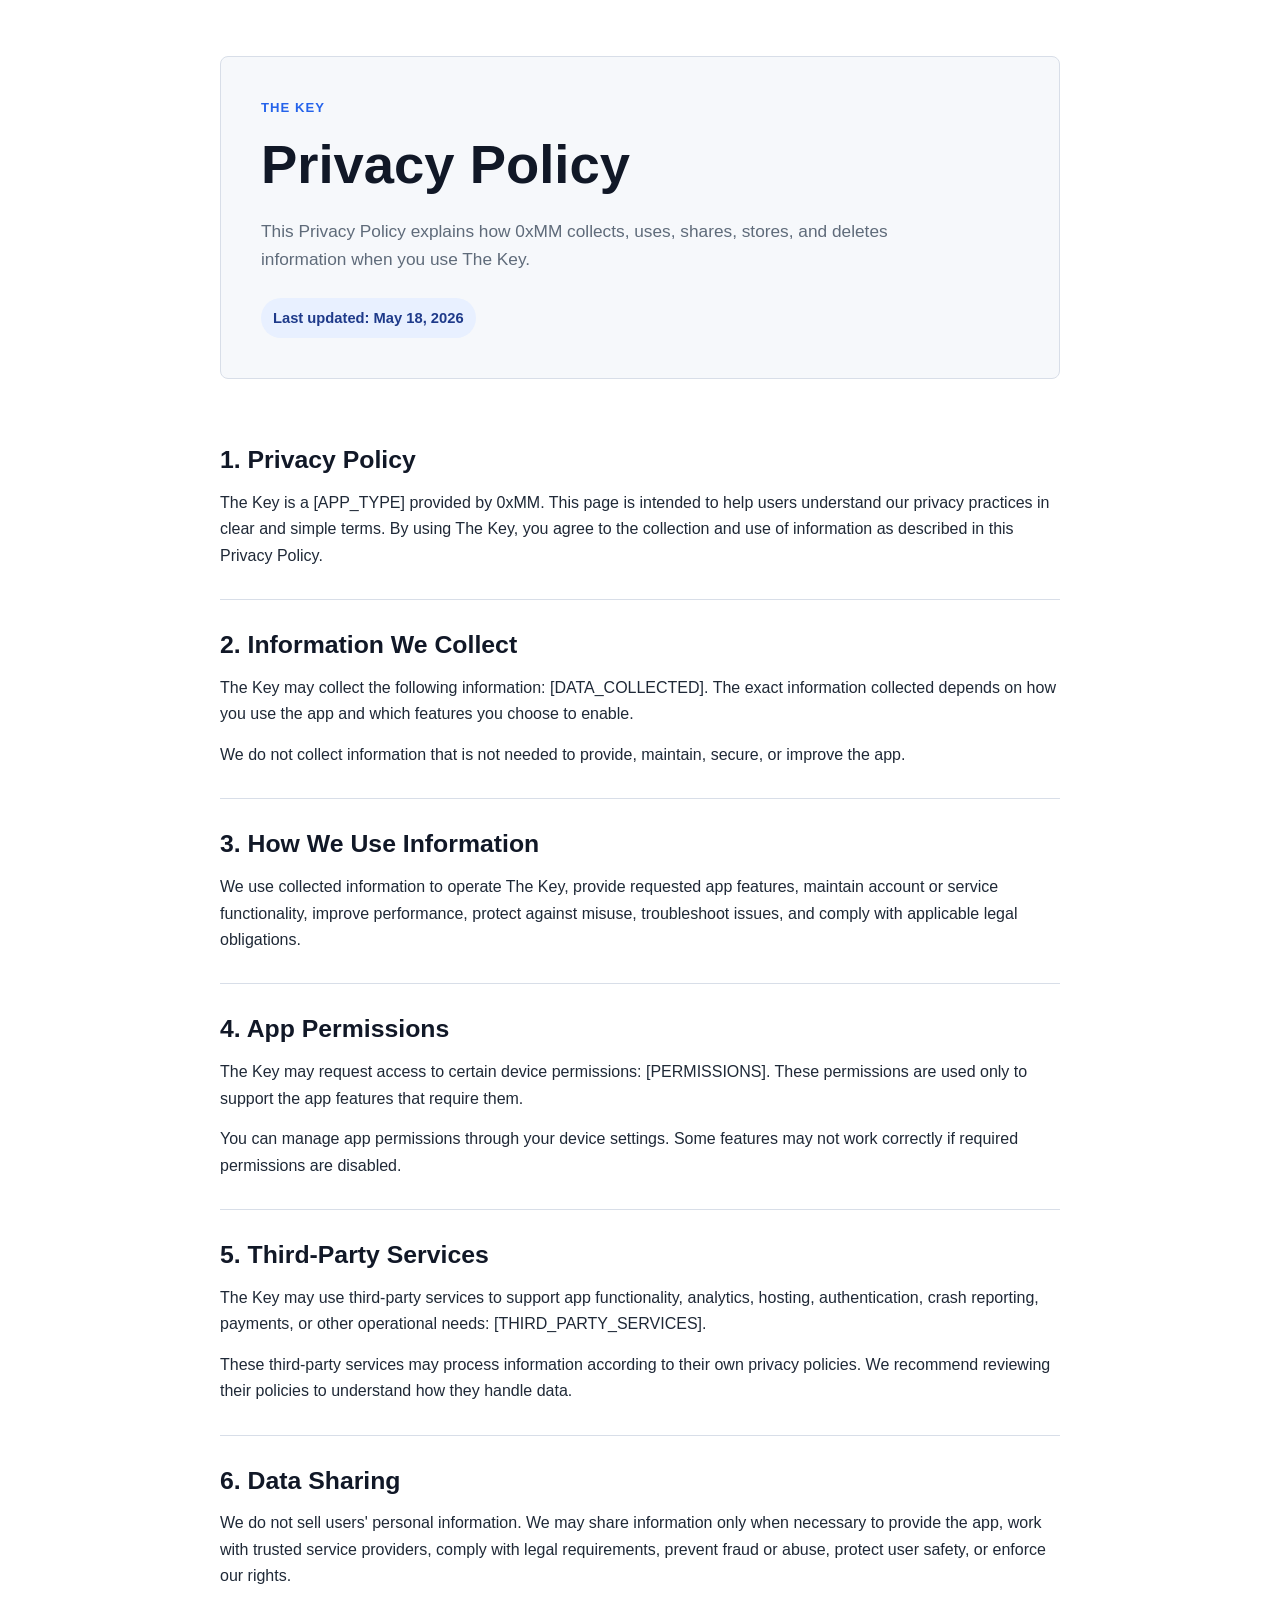
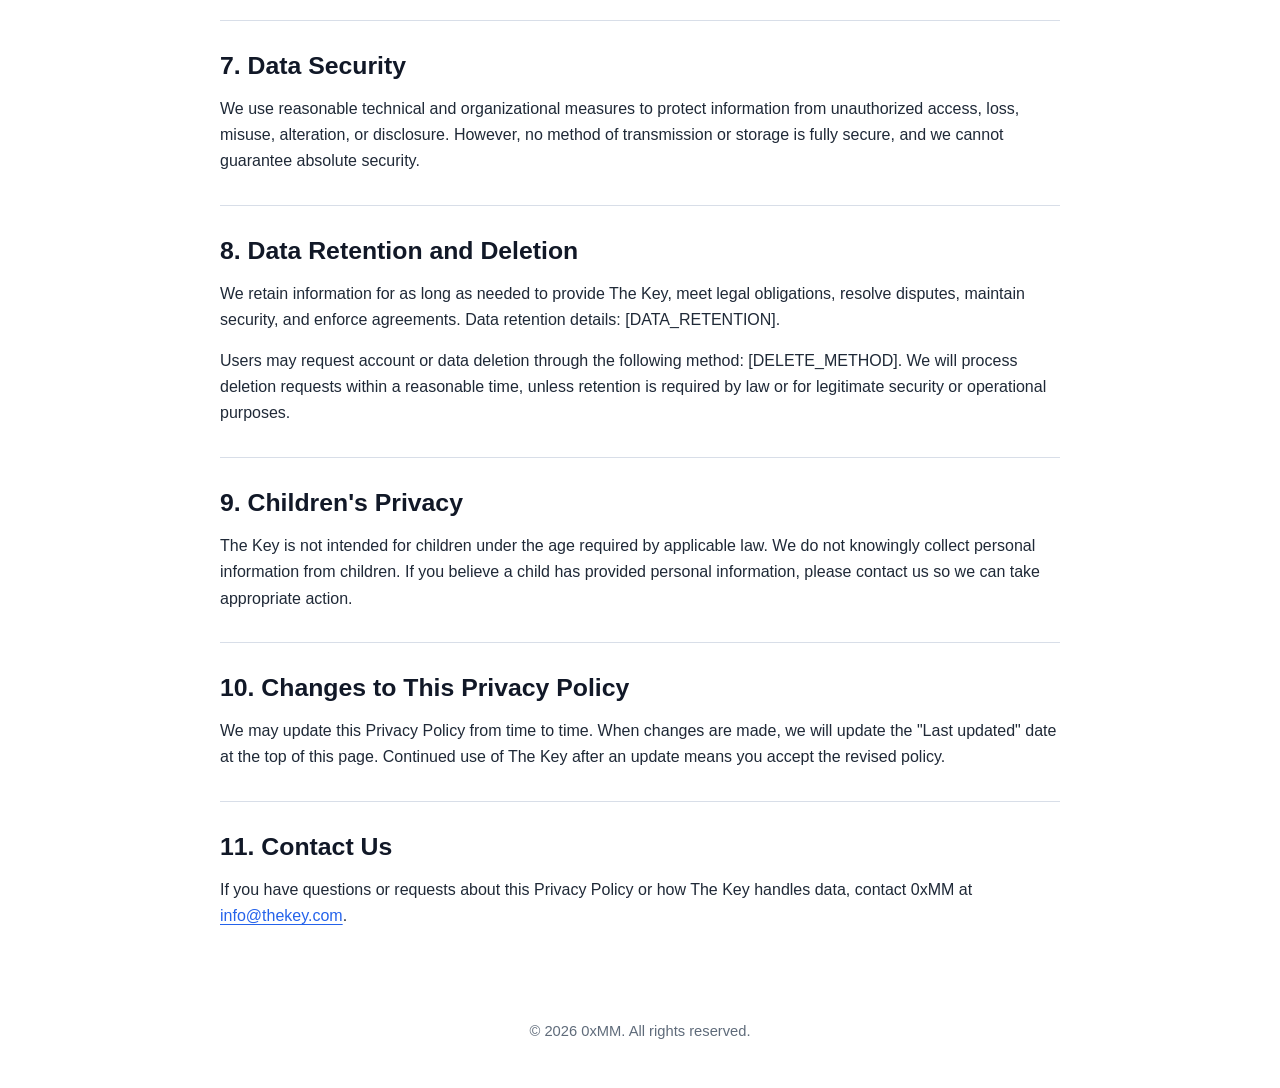
==== index.html @ d067a385 "Initial Commit" ====
<!DOCTYPE html>
<html lang="en">
  <head>
    <meta charset="UTF-8">
    <meta name="viewport" content="width=device-width, initial-scale=1.0">
    <meta
      name="description"
      content="Privacy Policy for The Key by 0xMM."
    >
    <title>Privacy Policy - The Key</title>
    <link rel="stylesheet" href="style.css">
  </head>
  <body>
    <main class="page">
      <article class="policy">
        <header class="policy-header">
          <p class="eyebrow">The Key</p>
          <h1>Privacy Policy</h1>
          <p class="lead">
            This Privacy Policy explains how 0xMM collects, uses, shares,
            stores, and deletes information when you use The Key.
          </p>
          <p class="updated">Last updated: May 18, 2026</p>
        </header>

        <section>
          <h2>1. Privacy Policy</h2>
          <p>
            The Key is a [APP_TYPE] provided by 0xMM. This page is intended to
            help users understand our privacy practices in clear and simple
            terms. By using The Key, you agree to the collection and use of
            information as described in this Privacy Policy.
          </p>
        </section>

        <section>
          <h2>2. Information We Collect</h2>
          <p>
            The Key may collect the following information:
            [DATA_COLLECTED]. The exact information collected depends on how
            you use the app and which features you choose to enable.
          </p>
          <p>
            We do not collect information that is not needed to provide,
            maintain, secure, or improve the app.
          </p>
        </section>

        <section>
          <h2>3. How We Use Information</h2>
          <p>
            We use collected information to operate The Key, provide requested
            app features, maintain account or service functionality, improve
            performance, protect against misuse, troubleshoot issues, and comply
            with applicable legal obligations.
          </p>
        </section>

        <section>
          <h2>4. App Permissions</h2>
          <p>
            The Key may request access to certain device permissions:
            [PERMISSIONS]. These permissions are used only to support the app
            features that require them.
          </p>
          <p>
            You can manage app permissions through your device settings. Some
            features may not work correctly if required permissions are disabled.
          </p>
        </section>

        <section>
          <h2>5. Third-Party Services</h2>
          <p>
            The Key may use third-party services to support app functionality,
            analytics, hosting, authentication, crash reporting, payments, or
            other operational needs: [THIRD_PARTY_SERVICES].
          </p>
          <p>
            These third-party services may process information according to
            their own privacy policies. We recommend reviewing their policies to
            understand how they handle data.
          </p>
        </section>

        <section>
          <h2>6. Data Sharing</h2>
          <p>
            We do not sell users' personal information. We may share information
            only when necessary to provide the app, work with trusted service
            providers, comply with legal requirements, prevent fraud or abuse,
            protect user safety, or enforce our rights.
          </p>
        </section>

        <section>
          <h2>7. Data Security</h2>
          <p>
            We use reasonable technical and organizational measures to protect
            information from unauthorized access, loss, misuse, alteration, or
            disclosure. However, no method of transmission or storage is fully
            secure, and we cannot guarantee absolute security.
          </p>
        </section>

        <section>
          <h2>8. Data Retention and Deletion</h2>
          <p>
            We retain information for as long as needed to provide The Key,
            meet legal obligations, resolve disputes, maintain security, and
            enforce agreements. Data retention details: [DATA_RETENTION].
          </p>
          <p>
            Users may request account or data deletion through the following
            method: [DELETE_METHOD]. We will process deletion requests within a
            reasonable time, unless retention is required by law or for
            legitimate security or operational purposes.
          </p>
        </section>

        <section>
          <h2>9. Children's Privacy</h2>
          <p>
            The Key is not intended for children under the age required by
            applicable law. We do not knowingly collect personal information
            from children. If you believe a child has provided personal
            information, please contact us so we can take appropriate action.
          </p>
        </section>

        <section>
          <h2>10. Changes to This Privacy Policy</h2>
          <p>
            We may update this Privacy Policy from time to time. When changes
            are made, we will update the "Last updated" date at the top of this
            page. Continued use of The Key after an update means you accept the
            revised policy.
          </p>
        </section>

        <section>
          <h2>11. Contact Us</h2>
          <p>
            If you have questions or requests about this Privacy Policy or how
            The Key handles data, contact 0xMM at
            <a href="mailto:info@thekey.com">info@thekey.com</a>.
          </p>
        </section>
      </article>
    </main>

    <footer class="site-footer">
      <p>&copy; 2026 0xMM. All rights reserved.</p>
    </footer>
  </body>
</html>
---- style.css ----
:root {
  color-scheme: light;
  --background: #ffffff;
  --surface: #f6f8fb;
  --text: #1f2937;
  --muted: #5f6b7a;
  --heading: #111827;
  --border: #d8dee8;
  --accent: #2563eb;
  --accent-soft: #e8f0ff;
}

* {
  box-sizing: border-box;
}

html {
  font-size: 16px;
}

body {
  margin: 0;
  background: var(--background);
  color: var(--text);
  font-family: Arial, Helvetica, sans-serif;
  line-height: 1.65;
}

a {
  color: var(--accent);
  text-decoration-thickness: 0.08em;
  text-underline-offset: 0.18em;
}

.page {
  width: 100%;
  padding: 56px 20px 32px;
}

.policy {
  width: min(100%, 840px);
  margin: 0 auto;
}

.policy-header {
  padding: 40px;
  margin-bottom: 36px;
  background: var(--surface);
  border: 1px solid var(--border);
  border-radius: 8px;
}

.eyebrow {
  margin: 0 0 12px;
  color: var(--accent);
  font-size: 0.82rem;
  font-weight: 700;
  letter-spacing: 0.08em;
  text-transform: uppercase;
}

h1,
h2 {
  color: var(--heading);
  line-height: 1.25;
}

h1 {
  margin: 0;
  font-size: clamp(2rem, 6vw, 3.4rem);
  font-weight: 800;
}

h2 {
  margin: 0 0 14px;
  font-size: clamp(1.2rem, 3vw, 1.55rem);
  font-weight: 750;
}

p {
  margin: 0;
}

p + p {
  margin-top: 14px;
}

.lead {
  max-width: 680px;
  margin-top: 18px;
  color: var(--muted);
  font-size: 1.08rem;
}

.updated {
  display: inline-block;
  margin-top: 24px;
  padding: 8px 12px;
  color: #1e3a8a;
  background: var(--accent-soft);
  border-radius: 999px;
  font-size: 0.92rem;
  font-weight: 700;
}

section {
  padding: 30px 0;
  border-top: 1px solid var(--border);
}

section:first-of-type {
  border-top: 0;
}

.site-footer {
  width: min(100%, 840px);
  margin: 0 auto;
  padding: 28px 20px 44px;
  color: var(--muted);
  font-size: 0.92rem;
  text-align: center;
}

@media (max-width: 640px) {
  body {
    line-height: 1.6;
  }

  .page {
    padding: 24px 16px 16px;
  }

  .policy-header {
    padding: 24px;
    margin-bottom: 22px;
  }

  .lead {
    font-size: 1rem;
  }

  .updated {
    display: block;
    width: fit-content;
    max-width: 100%;
  }

  section {
    padding: 24px 0;
  }

  .site-footer {
    padding-bottom: 32px;
  }
}
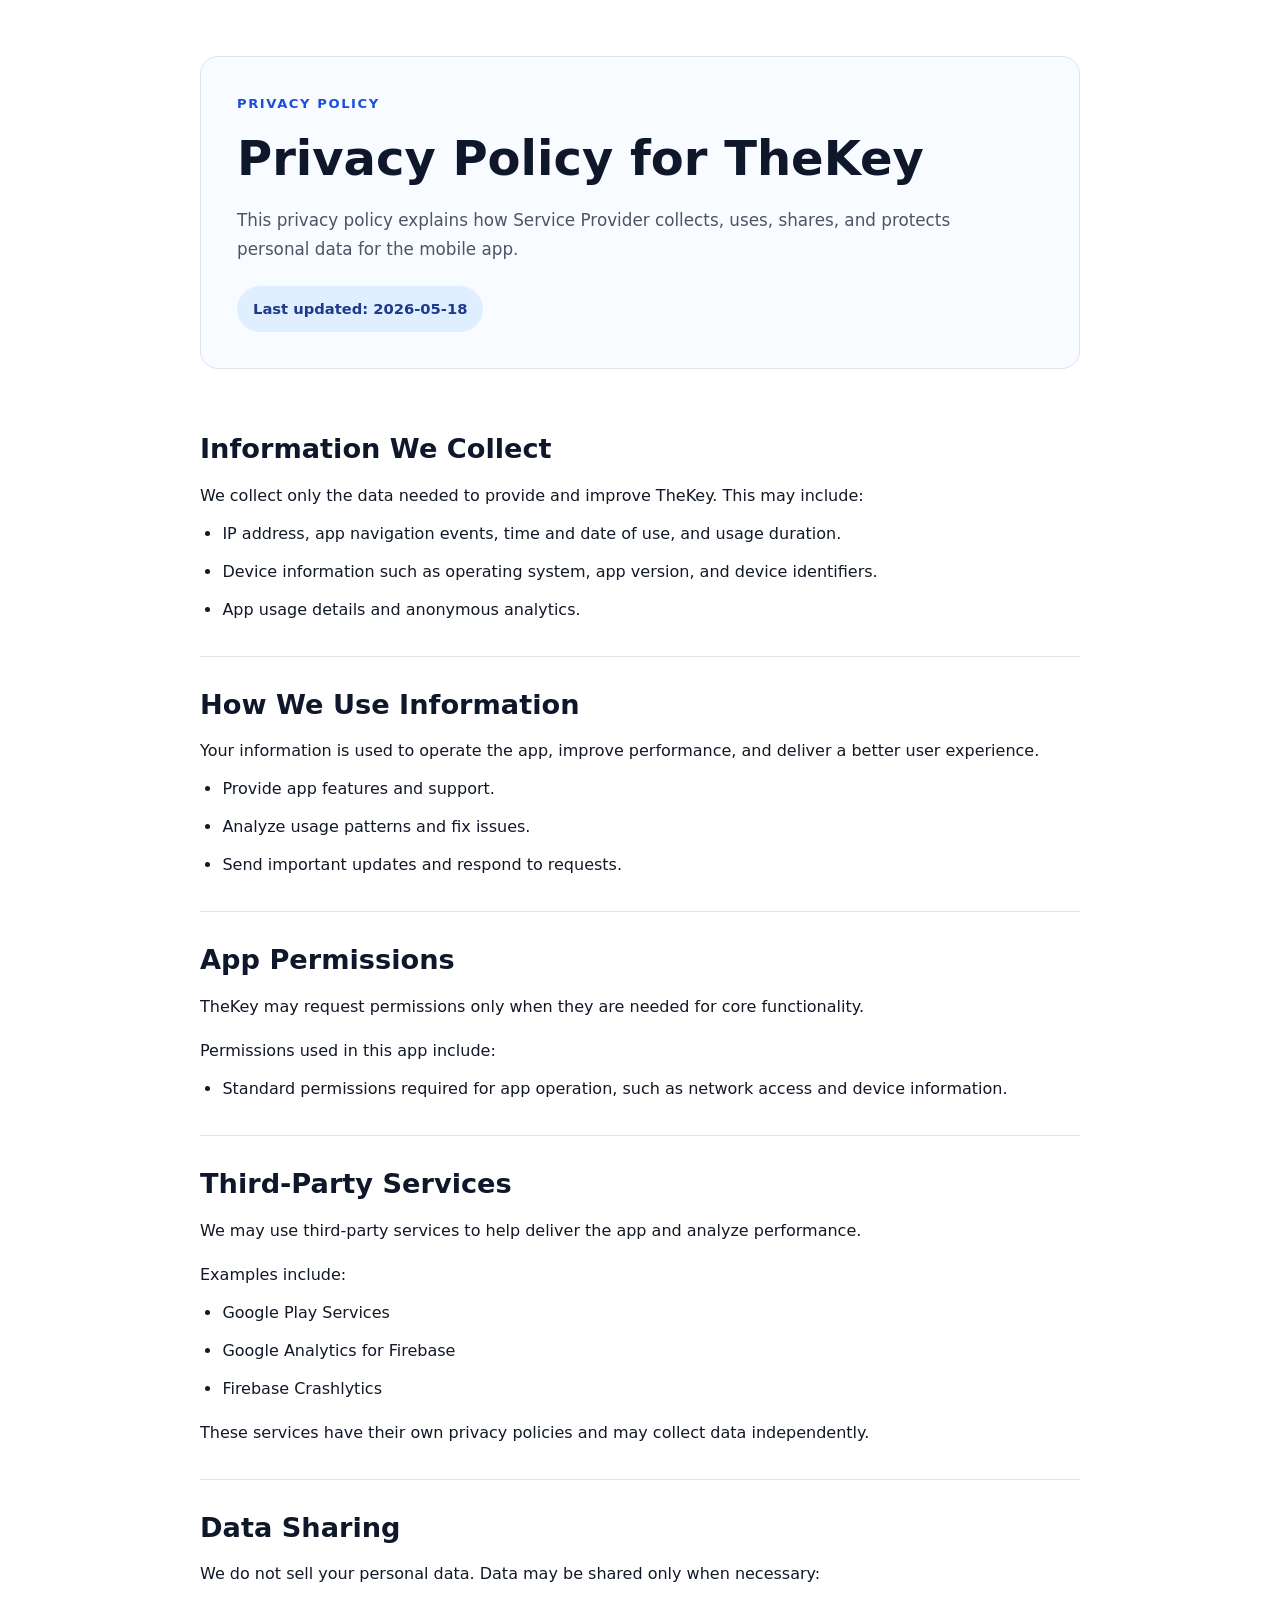
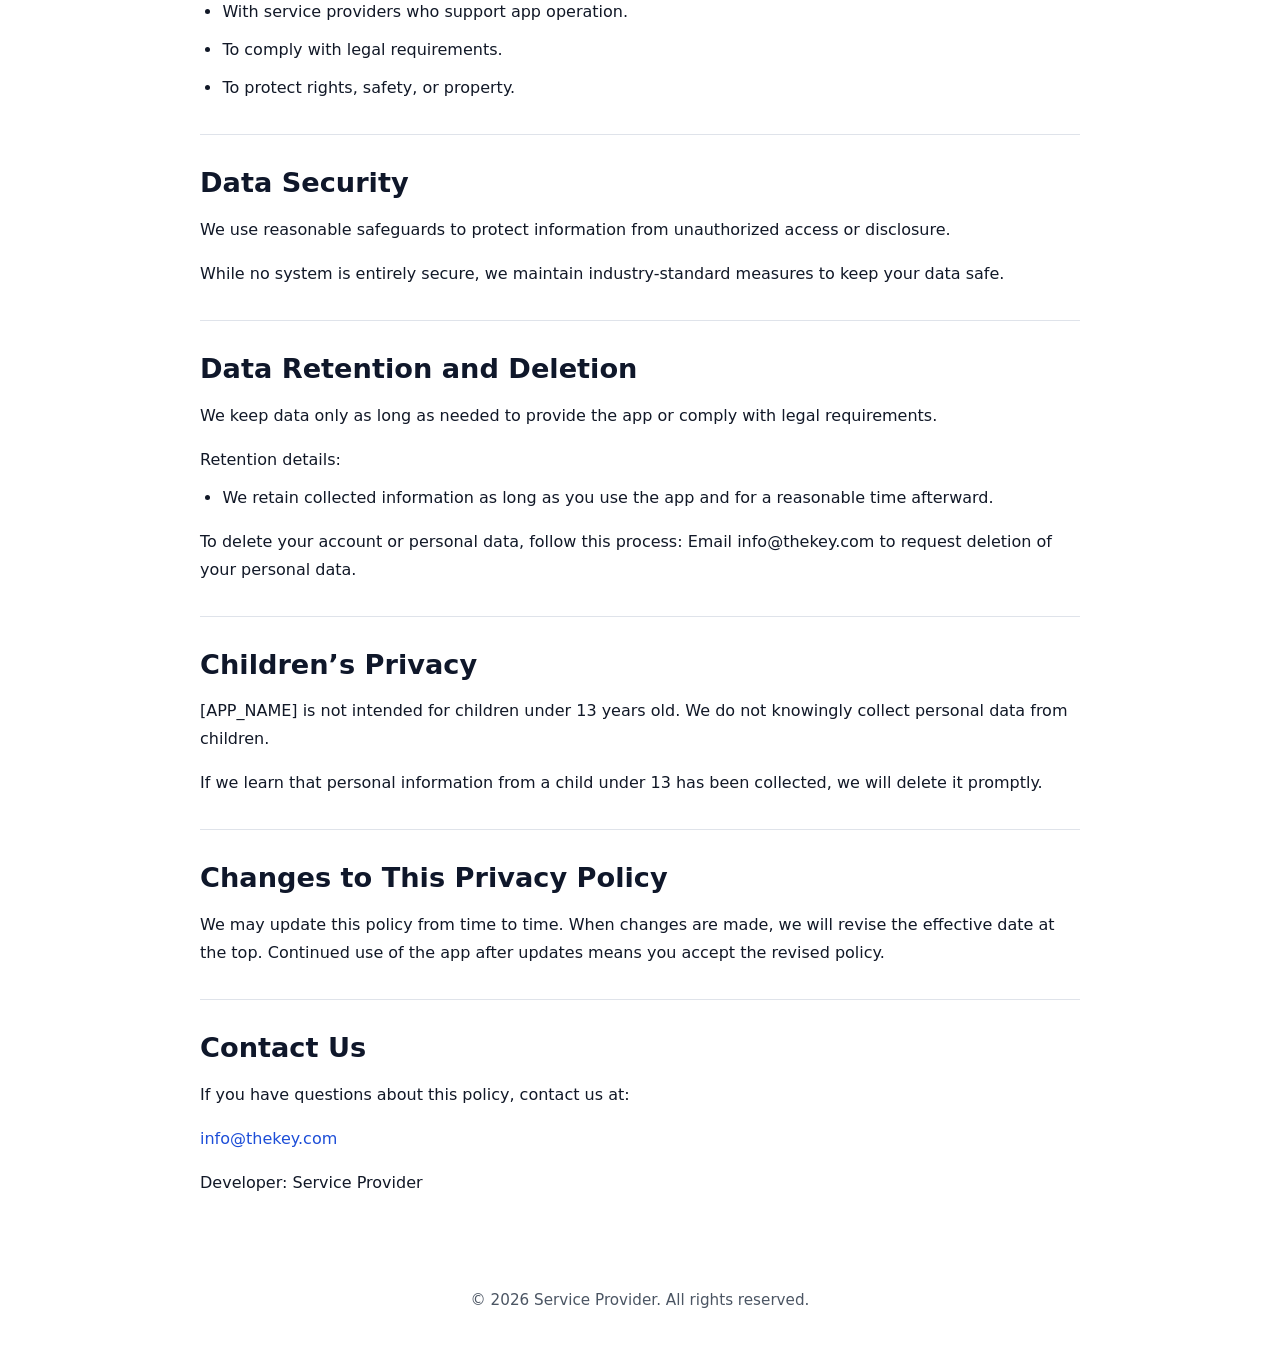
==== commit a07603f0: "rebuild" ====
--- a/index.html
+++ b/index.html
@@ -1,156 +1,119 @@
 <!DOCTYPE html>
 <html lang="en">
-  <head>
-    <meta charset="UTF-8">
-    <meta name="viewport" content="width=device-width, initial-scale=1.0">
-    <meta
-      name="description"
-      content="Privacy Policy for The Key by 0xMM."
-    >
-    <title>Privacy Policy - The Key</title>
-    <link rel="stylesheet" href="style.css">
-  </head>
-  <body>
-    <main class="page">
-      <article class="policy">
-        <header class="policy-header">
-          <p class="eyebrow">The Key</p>
-          <h1>Privacy Policy</h1>
-          <p class="lead">
-            This Privacy Policy explains how 0xMM collects, uses, shares,
-            stores, and deletes information when you use The Key.
-          </p>
-          <p class="updated">Last updated: May 18, 2026</p>
-        </header>
 
-        <section>
-          <h2>1. Privacy Policy</h2>
-          <p>
-            The Key is a [APP_TYPE] provided by 0xMM. This page is intended to
-            help users understand our privacy practices in clear and simple
-            terms. By using The Key, you agree to the collection and use of
-            information as described in this Privacy Policy.
-          </p>
-        </section>
+<head>
+  <meta charset="UTF-8">
+  <meta name="viewport" content="width=device-width, initial-scale=1.0">
+  <title>Privacy Policy</title>
+  <link rel="stylesheet" href="style.css">
+</head>
 
-        <section>
-          <h2>2. Information We Collect</h2>
-          <p>
-            The Key may collect the following information:
-            [DATA_COLLECTED]. The exact information collected depends on how
-            you use the app and which features you choose to enable.
-          </p>
-          <p>
-            We do not collect information that is not needed to provide,
-            maintain, secure, or improve the app.
-          </p>
-        </section>
+<body>
+  <main class="page">
+    <article class="policy">
+      <header class="policy-header">
+        <p class="eyebrow">Privacy Policy</p>
+        <h1>Privacy Policy for TheKey</h1>
+        <p class="lead">This privacy policy explains how Service Provider collects, uses, shares, and protects personal
+          data for the mobile app.</p>
+        <p class="updated">Last updated: 2026-05-18</p>
+      </header>
 
-        <section>
-          <h2>3. How We Use Information</h2>
-          <p>
-            We use collected information to operate The Key, provide requested
-            app features, maintain account or service functionality, improve
-            performance, protect against misuse, troubleshoot issues, and comply
-            with applicable legal obligations.
-          </p>
-        </section>
+      <section>
+        <h2>Information We Collect</h2>
+        <p>We collect only the data needed to provide and improve TheKey. This may include:</p>
+        <ul>
+          <li>IP address, app navigation events, time and date of use, and usage duration.</li>
+          <li>Device information such as operating system, app version, and device identifiers.</li>
+          <li>App usage details and anonymous analytics.</li>
+        </ul>
+      </section>
 
-        <section>
-          <h2>4. App Permissions</h2>
-          <p>
-            The Key may request access to certain device permissions:
-            [PERMISSIONS]. These permissions are used only to support the app
-            features that require them.
-          </p>
-          <p>
-            You can manage app permissions through your device settings. Some
-            features may not work correctly if required permissions are disabled.
-          </p>
-        </section>
+      <section>
+        <h2>How We Use Information</h2>
+        <p>Your information is used to operate the app, improve performance, and deliver a better user experience.</p>
+        <ul>
+          <li>Provide app features and support.</li>
+          <li>Analyze usage patterns and fix issues.</li>
+          <li>Send important updates and respond to requests.</li>
+        </ul>
+      </section>
 
-        <section>
-          <h2>5. Third-Party Services</h2>
-          <p>
-            The Key may use third-party services to support app functionality,
-            analytics, hosting, authentication, crash reporting, payments, or
-            other operational needs: [THIRD_PARTY_SERVICES].
-          </p>
-          <p>
-            These third-party services may process information according to
-            their own privacy policies. We recommend reviewing their policies to
-            understand how they handle data.
-          </p>
-        </section>
+      <section>
+        <h2>App Permissions</h2>
+        <p>TheKey may request permissions only when they are needed for core functionality.</p>
+        <p>Permissions used in this app include:</p>
+        <ul>
+          <li>Standard permissions required for app operation, such as network access and device information.</li>
+        </ul>
+      </section>
 
-        <section>
-          <h2>6. Data Sharing</h2>
-          <p>
-            We do not sell users' personal information. We may share information
-            only when necessary to provide the app, work with trusted service
-            providers, comply with legal requirements, prevent fraud or abuse,
-            protect user safety, or enforce our rights.
-          </p>
-        </section>
+      <section>
+        <h2>Third-Party Services</h2>
+        <p>We may use third-party services to help deliver the app and analyze performance.</p>
+        <p>Examples include:</p>
+        <ul>
+          <li>Google Play Services</li>
+          <li>Google Analytics for Firebase</li>
+          <li>Firebase Crashlytics</li>
+        </ul>
+        <p>These services have their own privacy policies and may collect data independently.</p>
+      </section>
 
-        <section>
-          <h2>7. Data Security</h2>
-          <p>
-            We use reasonable technical and organizational measures to protect
-            information from unauthorized access, loss, misuse, alteration, or
-            disclosure. However, no method of transmission or storage is fully
-            secure, and we cannot guarantee absolute security.
-          </p>
-        </section>
+      <section>
+        <h2>Data Sharing</h2>
+        <p>We do not sell your personal data. Data may be shared only when necessary:</p>
+        <ul>
+          <li>With service providers who support app operation.</li>
+          <li>To comply with legal requirements.</li>
+          <li>To protect rights, safety, or property.</li>
+        </ul>
+      </section>
 
-        <section>
-          <h2>8. Data Retention and Deletion</h2>
-          <p>
-            We retain information for as long as needed to provide The Key,
-            meet legal obligations, resolve disputes, maintain security, and
-            enforce agreements. Data retention details: [DATA_RETENTION].
-          </p>
-          <p>
-            Users may request account or data deletion through the following
-            method: [DELETE_METHOD]. We will process deletion requests within a
-            reasonable time, unless retention is required by law or for
-            legitimate security or operational purposes.
-          </p>
-        </section>
+      <section>
+        <h2>Data Security</h2>
+        <p>We use reasonable safeguards to protect information from unauthorized access or disclosure.</p>
+        <p>While no system is entirely secure, we maintain industry-standard measures to keep your data safe.</p>
+      </section>
 
-        <section>
-          <h2>9. Children's Privacy</h2>
-          <p>
-            The Key is not intended for children under the age required by
-            applicable law. We do not knowingly collect personal information
-            from children. If you believe a child has provided personal
-            information, please contact us so we can take appropriate action.
-          </p>
-        </section>
+      <section>
+        <h2>Data Retention and Deletion</h2>
+        <p>We keep data only as long as needed to provide the app or comply with legal requirements.</p>
+        <p>Retention details:</p>
+        <ul>
+          <li>We retain collected information as long as you use the app and for a reasonable time afterward.</li>
+        </ul>
+        <p>To delete your account or personal data, follow this process: Email info@thekey.com to request deletion of
+          your personal data.</p>
+      </section>
 
-        <section>
-          <h2>10. Changes to This Privacy Policy</h2>
-          <p>
-            We may update this Privacy Policy from time to time. When changes
-            are made, we will update the "Last updated" date at the top of this
-            page. Continued use of The Key after an update means you accept the
-            revised policy.
-          </p>
-        </section>
+      <section>
+        <h2>Children’s Privacy</h2>
+        <p>[APP_NAME] is not intended for children under 13 years old. We do not knowingly collect personal data from
+          children.</p>
+        <p>If we learn that personal information from a child under 13 has been collected, we will delete it promptly.
+        </p>
+      </section>
 
-        <section>
-          <h2>11. Contact Us</h2>
-          <p>
-            If you have questions or requests about this Privacy Policy or how
-            The Key handles data, contact 0xMM at
-            <a href="mailto:info@thekey.com">info@thekey.com</a>.
-          </p>
-        </section>
-      </article>
-    </main>
+      <section>
+        <h2>Changes to This Privacy Policy</h2>
+        <p>We may update this policy from time to time. When changes are made, we will revise the effective date at the
+          top.
+          Continued use of the app after updates means you accept the revised policy.</p>
+      </section>
 
-    <footer class="site-footer">
-      <p>&copy; 2026 0xMM. All rights reserved.</p>
-    </footer>
-  </body>
-</html>
+      <section>
+        <h2>Contact Us</h2>
+        <p>If you have questions about this policy, contact us at:</p>
+        <p><a href="mailto:info@thekey.com">info@thekey.com</a></p>
+        <p>Developer: Service Provider</p>
+      </section>
+    </article>
+  </main>
+
+  <footer class="site-footer">
+    <p>© 2026 Service Provider. All rights reserved.</p>
+  </footer>
+</body>
+
+</html>
--- a/style.css
+++ b/style.css
@@ -1,13 +1,13 @@
 :root {
   color-scheme: light;
   --background: #ffffff;
-  --surface: #f6f8fb;
-  --text: #1f2937;
-  --muted: #5f6b7a;
-  --heading: #111827;
-  --border: #d8dee8;
-  --accent: #2563eb;
-  --accent-soft: #e8f0ff;
+  --surface: #f8fbff;
+  --text: #111827;
+  --muted: #4b5563;
+  --heading: #0f172a;
+  --border: #dfe3ea;
+  --accent: #1d4ed8;
+  --accent-soft: #e0efff;
 }
 
 * {
@@ -22,80 +22,87 @@
   margin: 0;
   background: var(--background);
   color: var(--text);
-  font-family: Arial, Helvetica, sans-serif;
-  line-height: 1.65;
+  font-family: Inter, system-ui, -apple-system, BlinkMacSystemFont, "Segoe UI", sans-serif;
+  line-height: 1.75;
 }
 
 a {
   color: var(--accent);
-  text-decoration-thickness: 0.08em;
-  text-underline-offset: 0.18em;
+  text-decoration: none;
+}
+
+a:hover,
+a:focus {
+  text-decoration: underline;
 }
 
 .page {
   width: 100%;
-  padding: 56px 20px 32px;
+  padding: 56px 24px 32px;
 }
 
 .policy {
-  width: min(100%, 840px);
+  width: min(100%, 880px);
   margin: 0 auto;
 }
 
 .policy-header {
-  padding: 40px;
-  margin-bottom: 36px;
+  padding: 36px;
+  margin-bottom: 32px;
   background: var(--surface);
   border: 1px solid var(--border);
-  border-radius: 8px;
+  border-radius: 18px;
 }
 
 .eyebrow {
-  margin: 0 0 12px;
+  margin: 0 0 14px;
   color: var(--accent);
   font-size: 0.82rem;
   font-weight: 700;
-  letter-spacing: 0.08em;
+  letter-spacing: 0.12em;
   text-transform: uppercase;
 }
 
 h1,
 h2 {
   color: var(--heading);
-  line-height: 1.25;
+  line-height: 1.2;
 }
 
 h1 {
   margin: 0;
-  font-size: clamp(2rem, 6vw, 3.4rem);
+  font-size: clamp(2.2rem, 4vw, 3rem);
   font-weight: 800;
 }
 
 h2 {
-  margin: 0 0 14px;
-  font-size: clamp(1.2rem, 3vw, 1.55rem);
-  font-weight: 750;
+  margin: 0 0 16px;
+  font-size: clamp(1.2rem, 2.2vw, 1.7rem);
+  font-weight: 700;
 }
 
 p {
   margin: 0;
 }
 
-p + p {
-  margin-top: 14px;
+p+p,
+ul+p,
+section>p {
+  margin-top: 16px;
 }
 
 .lead {
-  max-width: 680px;
+  max-width: 720px;
   margin-top: 18px;
   color: var(--muted);
-  font-size: 1.08rem;
+  font-size: 1.05rem;
 }
 
 .updated {
-  display: inline-block;
-  margin-top: 24px;
-  padding: 8px 12px;
+  display: inline-flex;
+  align-items: center;
+  margin-top: 22px;
+  padding: 10px 16px;
   color: #1e3a8a;
   background: var(--accent-soft);
   border-radius: 999px;
@@ -103,8 +110,17 @@
   font-weight: 700;
 }
 
+ul {
+  margin: 0;
+  padding-left: 1.4rem;
+}
+
+li {
+  margin-top: 10px;
+}
+
 section {
-  padding: 30px 0;
+  padding: 32px 0;
   border-top: 1px solid var(--border);
 }
 
@@ -113,36 +129,30 @@
 }
 
 .site-footer {
-  width: min(100%, 840px);
+  width: min(100%, 880px);
   margin: 0 auto;
-  padding: 28px 20px 44px;
+  padding: 26px 20px 44px;
   color: var(--muted);
-  font-size: 0.92rem;
+  font-size: 0.95rem;
   text-align: center;
 }
 
-@media (max-width: 640px) {
-  body {
-    line-height: 1.6;
-  }
-
+@media (max-width: 720px) {
   .page {
-    padding: 24px 16px 16px;
+    padding: 28px 18px 24px;
   }
 
   .policy-header {
     padding: 24px;
-    margin-bottom: 22px;
+    margin-bottom: 26px;
+  }
+
+  h1 {
+    font-size: 2.4rem;
   }
 
   .lead {
     font-size: 1rem;
-  }
-
-  .updated {
-    display: block;
-    width: fit-content;
-    max-width: 100%;
   }
 
   section {
@@ -153,3 +163,22 @@
     padding-bottom: 32px;
   }
 }
+
+@media (max-width: 480px) {
+  .page {
+    padding: 20px 16px 20px;
+  }
+
+  .policy-header {
+    padding: 20px;
+  }
+
+  h1 {
+    font-size: 2rem;
+  }
+
+  .updated {
+    display: inline-block;
+    width: fit-content;
+  }
+}
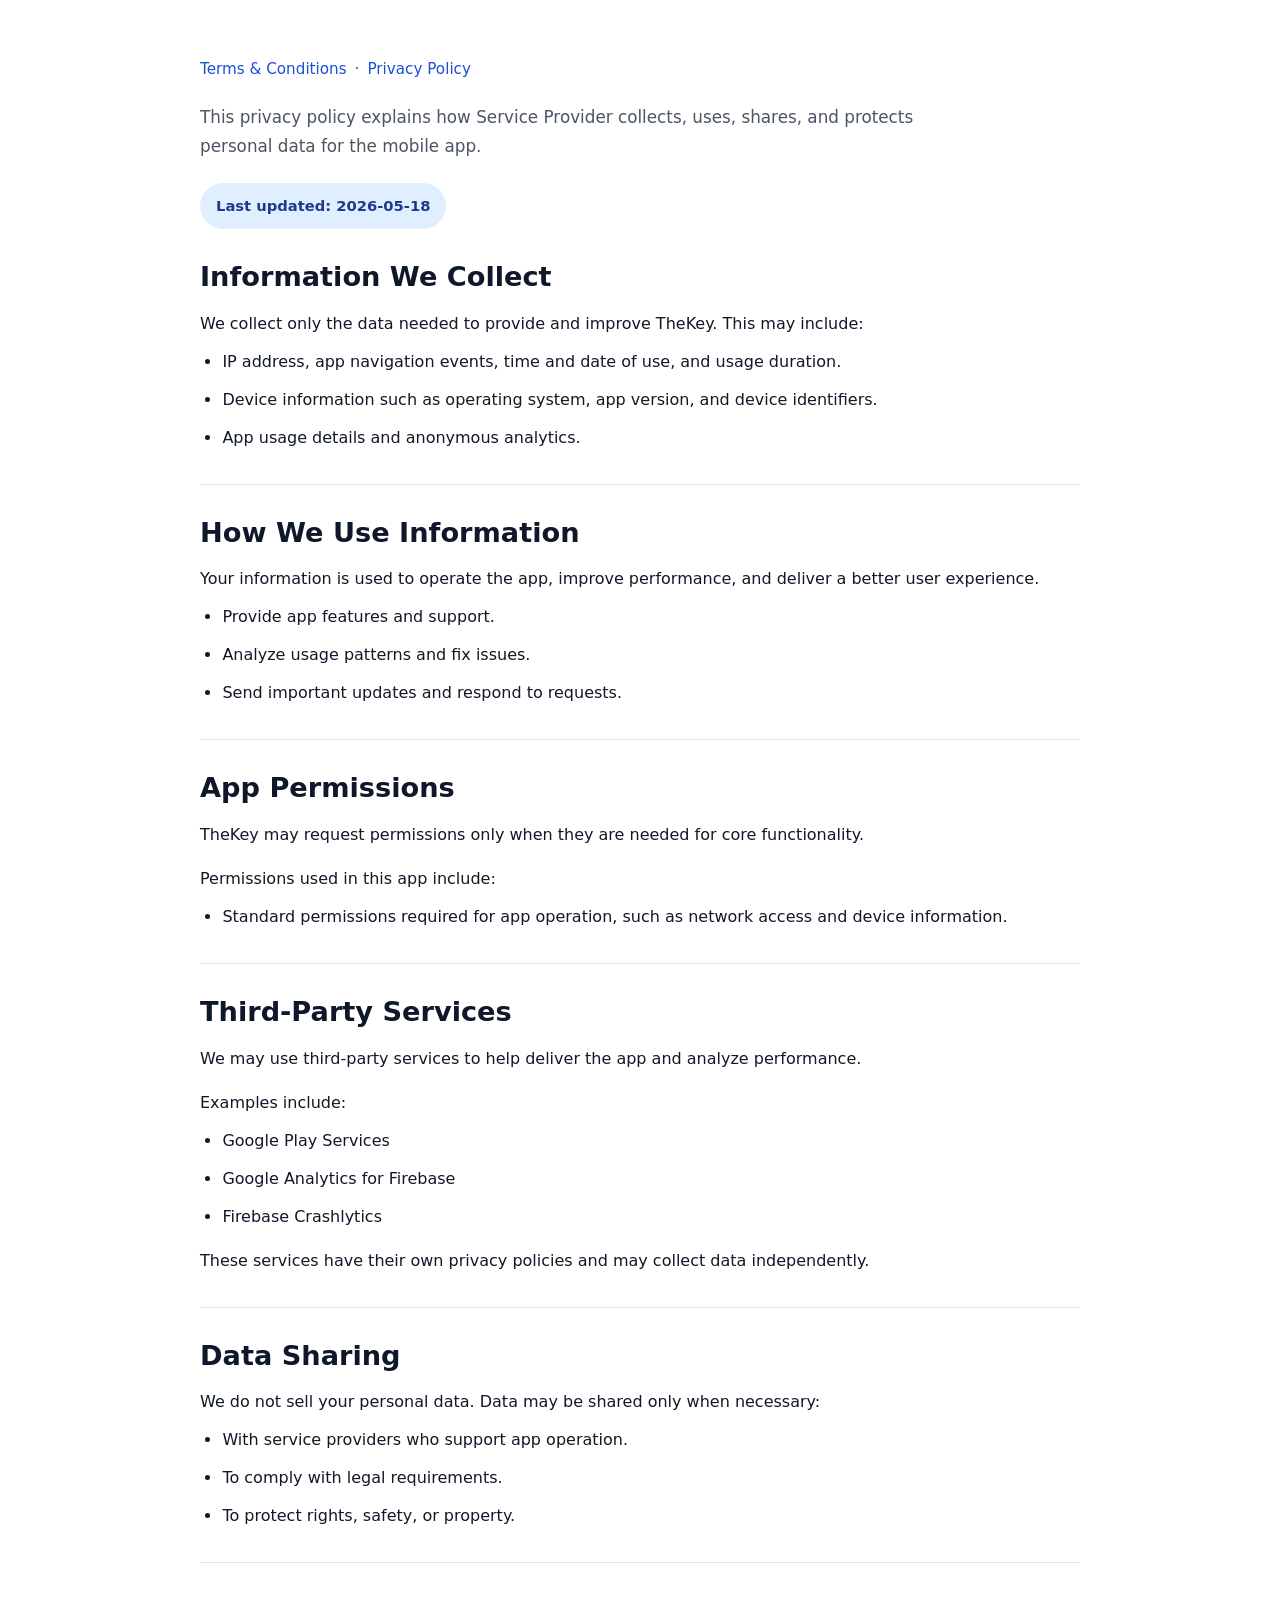
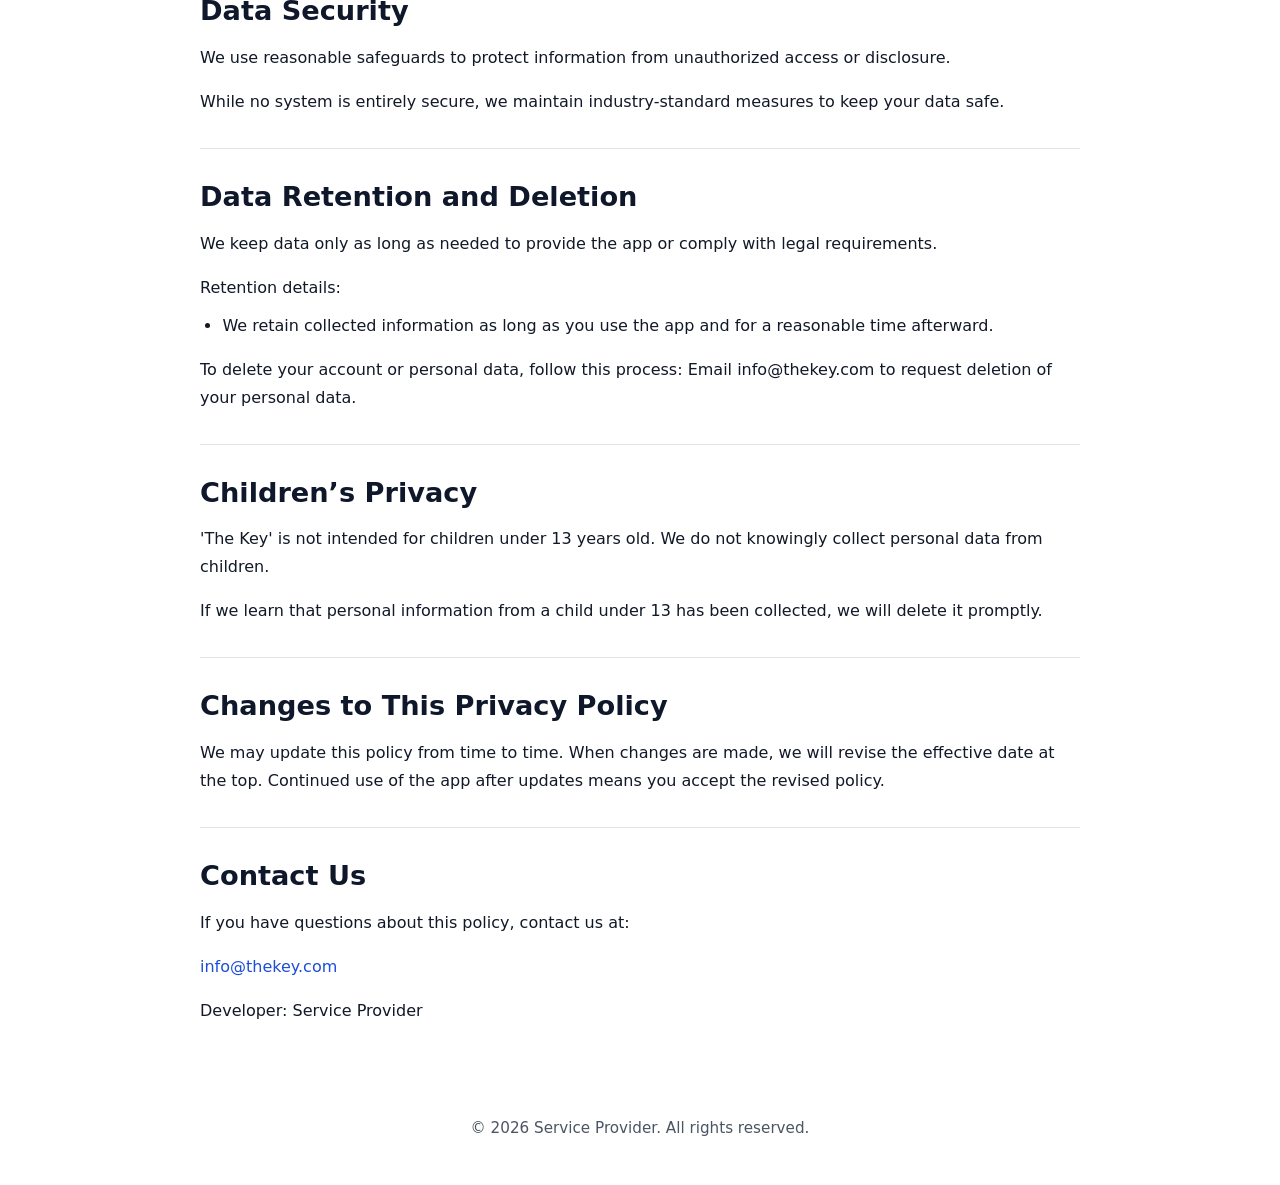
==== commit 90e7aeeb: "Added Navigations" ====
--- a/index.html
+++ b/index.html
@@ -11,12 +11,14 @@
 <body>
   <main class="page">
     <article class="policy">
-      <header class="policy-header">
-        <p class="eyebrow">Privacy Policy</p>
-        <h1>Privacy Policy for TheKey</h1>
-        <p class="lead">This privacy policy explains how Service Provider collects, uses, shares, and protects personal
-          data for the mobile app.</p>
-        <p class="updated">Last updated: 2026-05-18</p>
+      <nav class="page-nav">
+        <a href="terms.html">Terms & Conditions</a>
+        <span>·</span>
+        <a href="index.html">Privacy Policy</a>
+      </nav>
+      <p class="lead">This privacy policy explains how Service Provider collects, uses, shares, and protects personal
+        data for the mobile app.</p>
+      <p class="updated">Last updated: 2026-05-18</p>
       </header>
 
       <section>
@@ -89,7 +91,7 @@
 
       <section>
         <h2>Children’s Privacy</h2>
-        <p>[APP_NAME] is not intended for children under 13 years old. We do not knowingly collect personal data from
+        <p>'The Key' is not intended for children under 13 years old. We do not knowingly collect personal data from
           children.</p>
         <p>If we learn that personal information from a child under 13 has been collected, we will delete it promptly.
         </p>
--- a/style.css
+++ b/style.css
@@ -46,6 +46,25 @@
   margin: 0 auto;
 }
 
+.page-nav {
+  display: flex;
+  flex-wrap: wrap;
+  gap: 0.5rem;
+  margin-bottom: 20px;
+  font-size: 0.95rem;
+  color: var(--muted);
+}
+
+.page-nav a {
+  color: var(--accent);
+  text-decoration: none;
+}
+
+.page-nav span {
+  color: var(--muted);
+}
+
+.page-header,
 .policy-header {
   padding: 36px;
   margin-bottom: 32px;
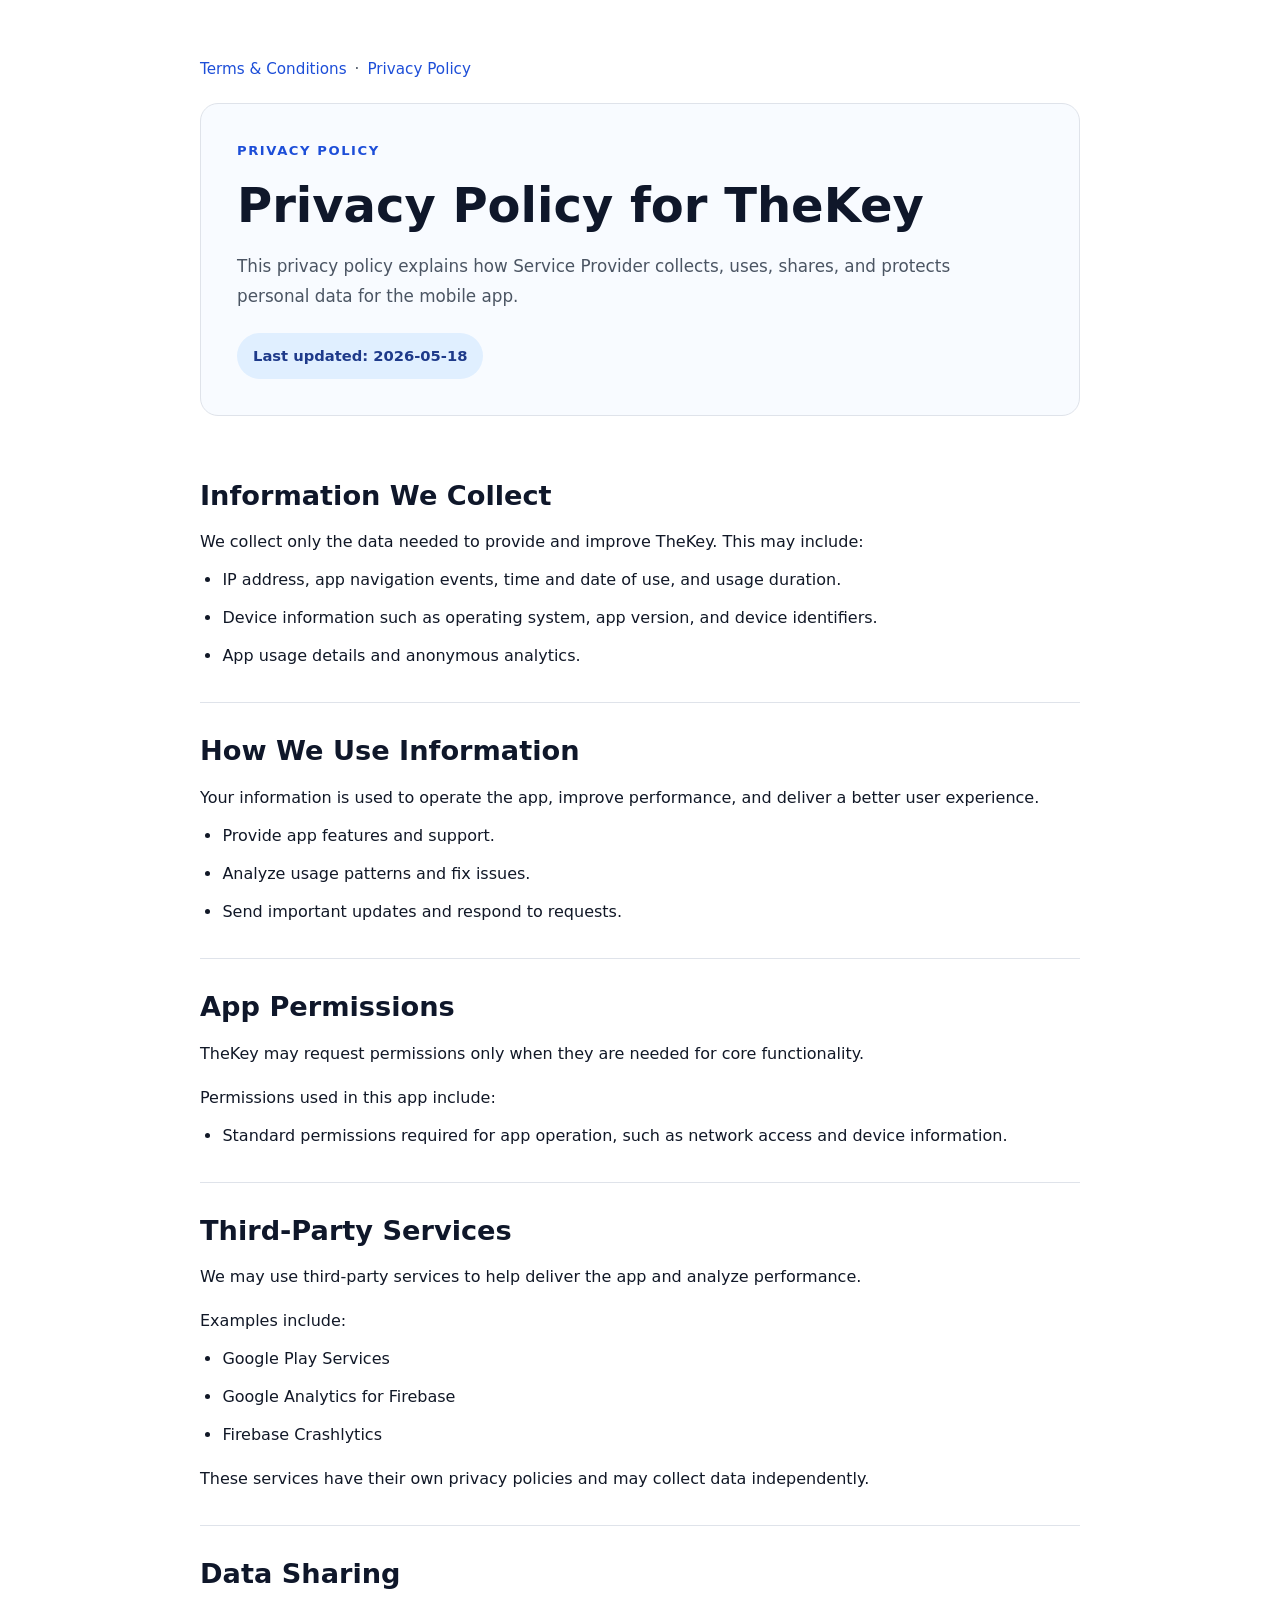
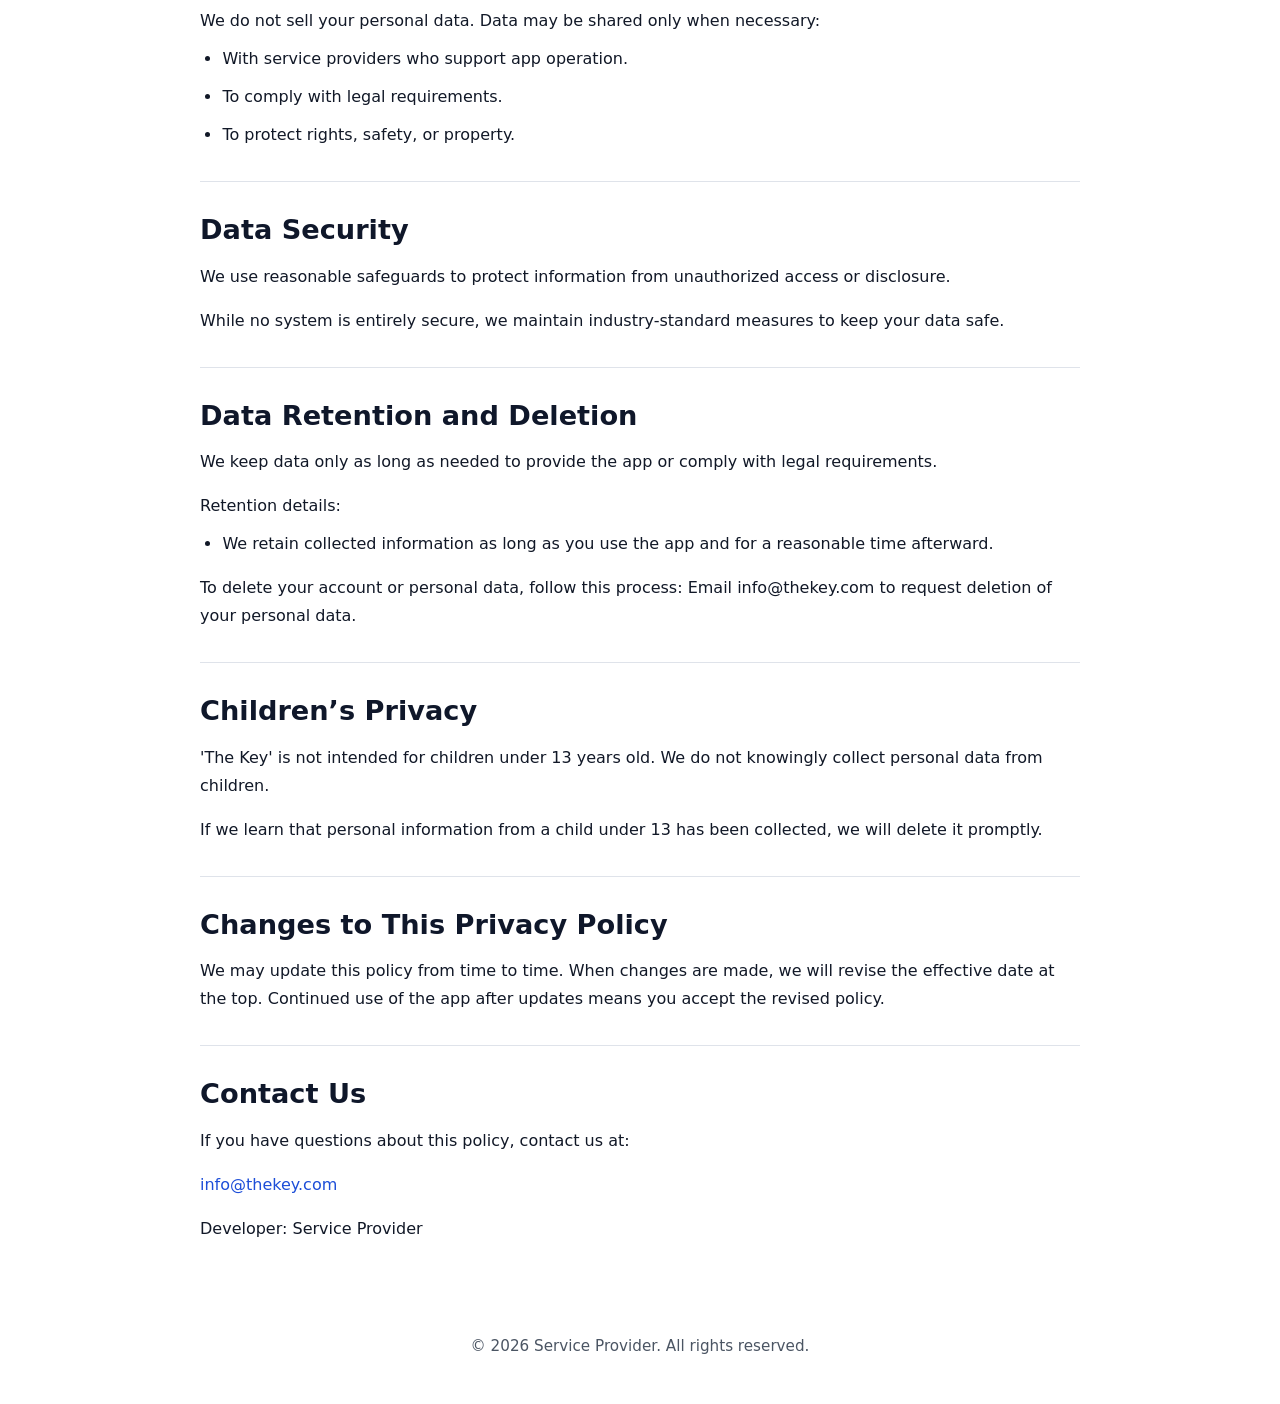
==== commit e942d8cb: "Finished" ====
--- a/index.html
+++ b/index.html
@@ -16,9 +16,12 @@
         <span>·</span>
         <a href="index.html">Privacy Policy</a>
       </nav>
-      <p class="lead">This privacy policy explains how Service Provider collects, uses, shares, and protects personal
-        data for the mobile app.</p>
-      <p class="updated">Last updated: 2026-05-18</p>
+      <header class="policy-header">
+        <p class="eyebrow">Privacy Policy</p>
+        <h1>Privacy Policy for TheKey</h1>
+        <p class="lead">This privacy policy explains how Service Provider collects, uses, shares, and protects personal
+          data for the mobile app.</p>
+        <p class="updated">Last updated: 2026-05-18</p>
       </header>
 
       <section>
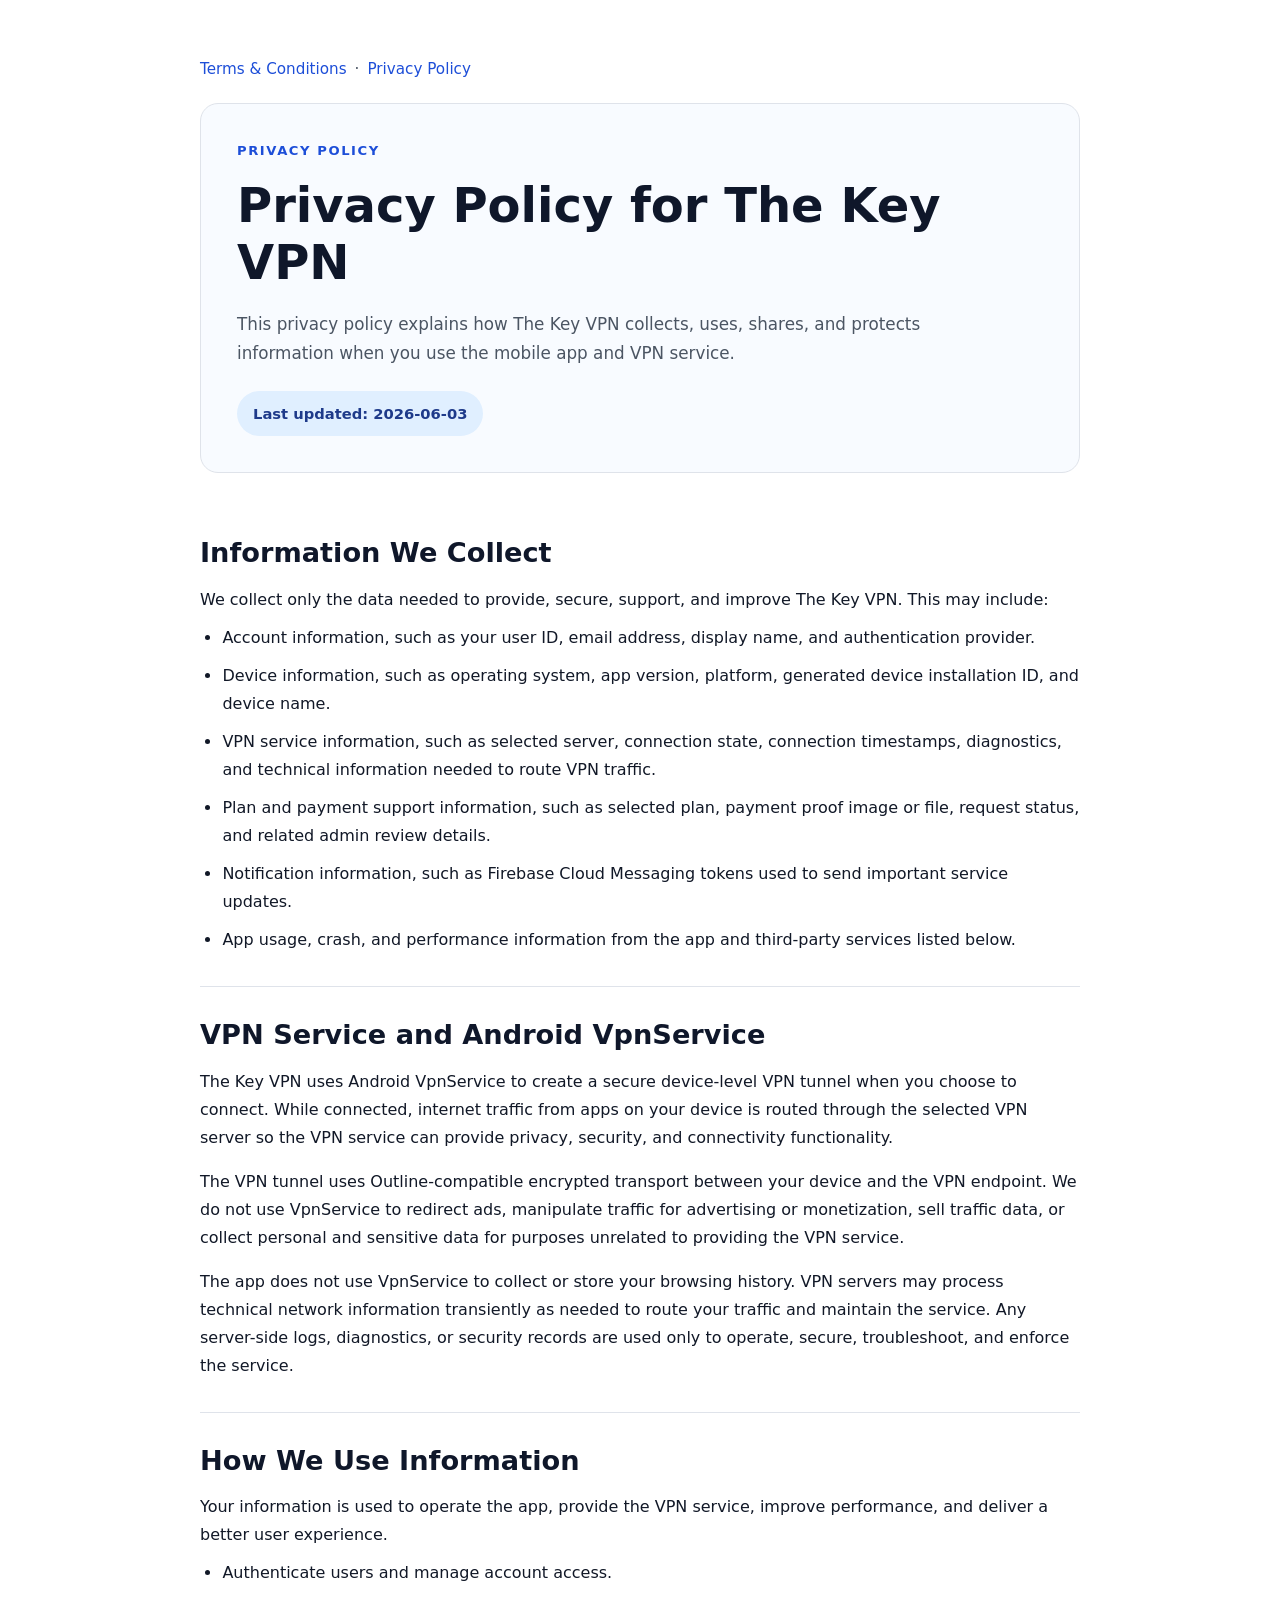
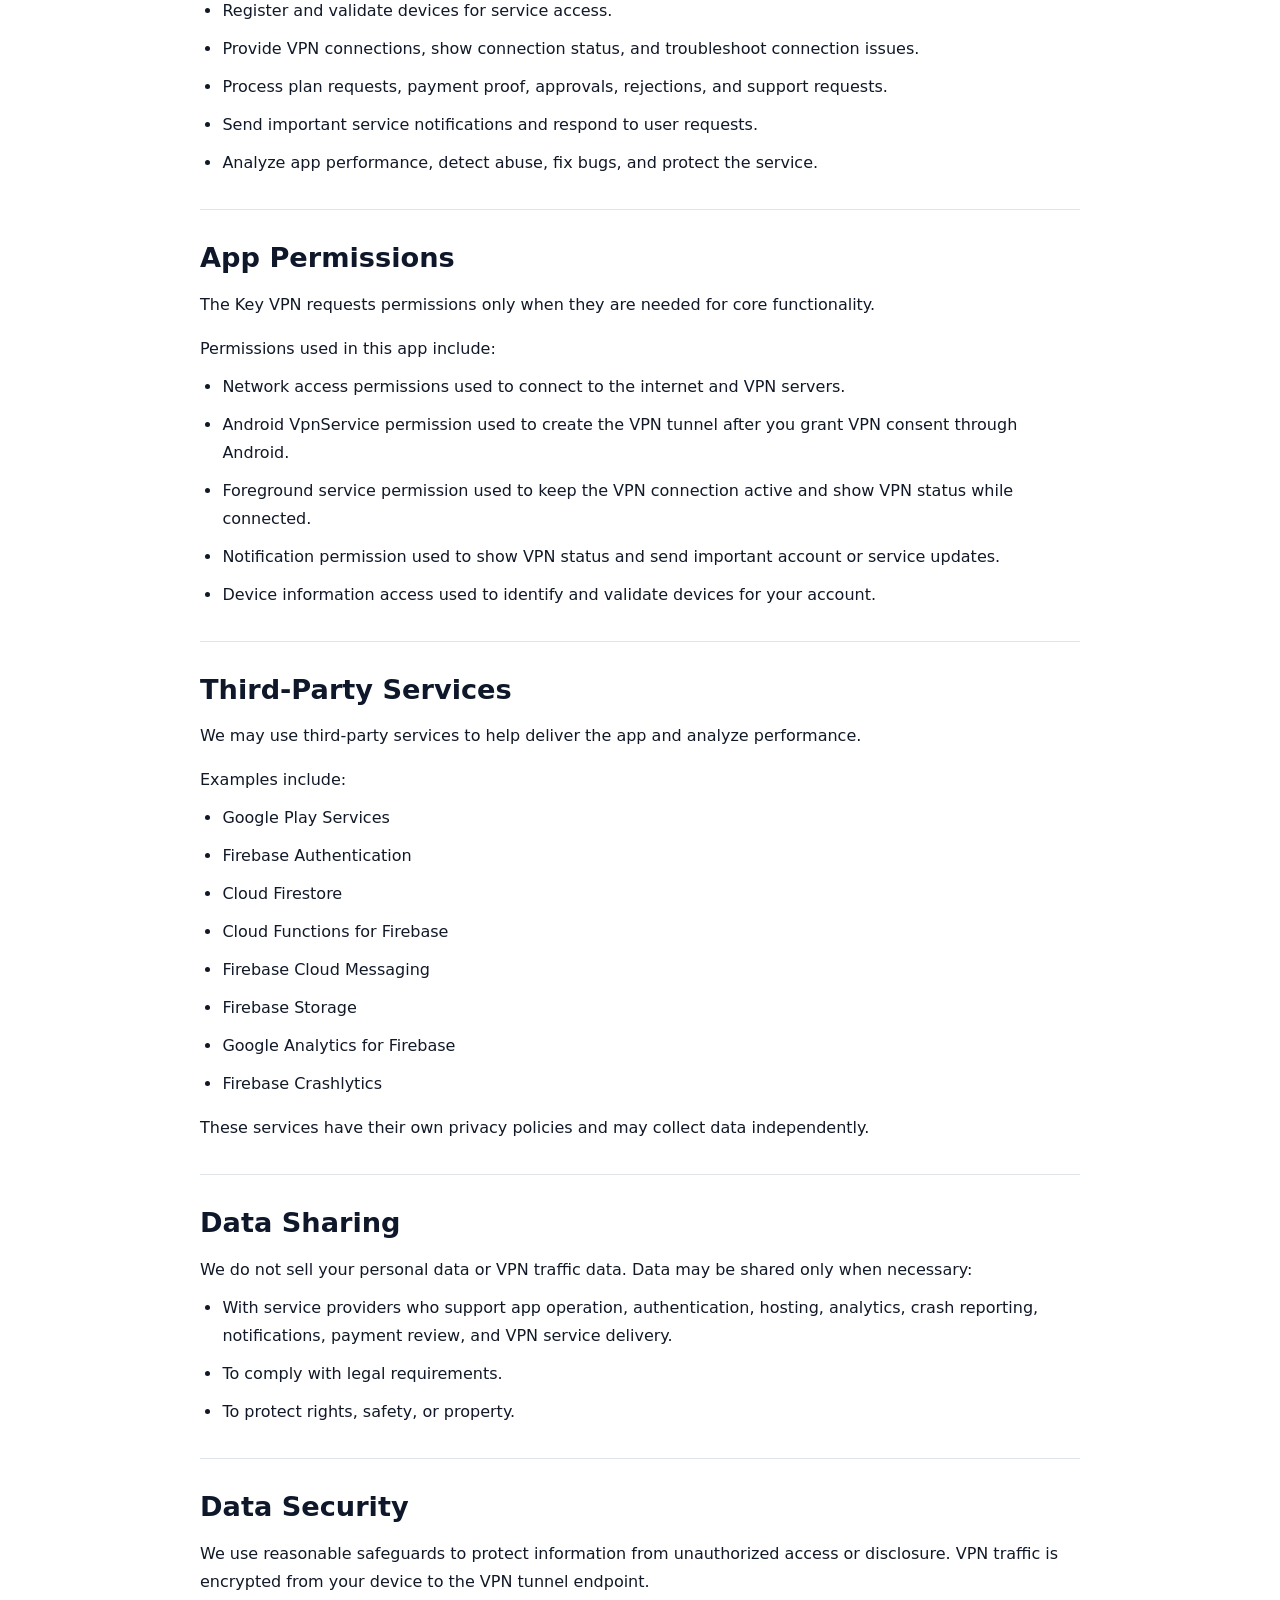
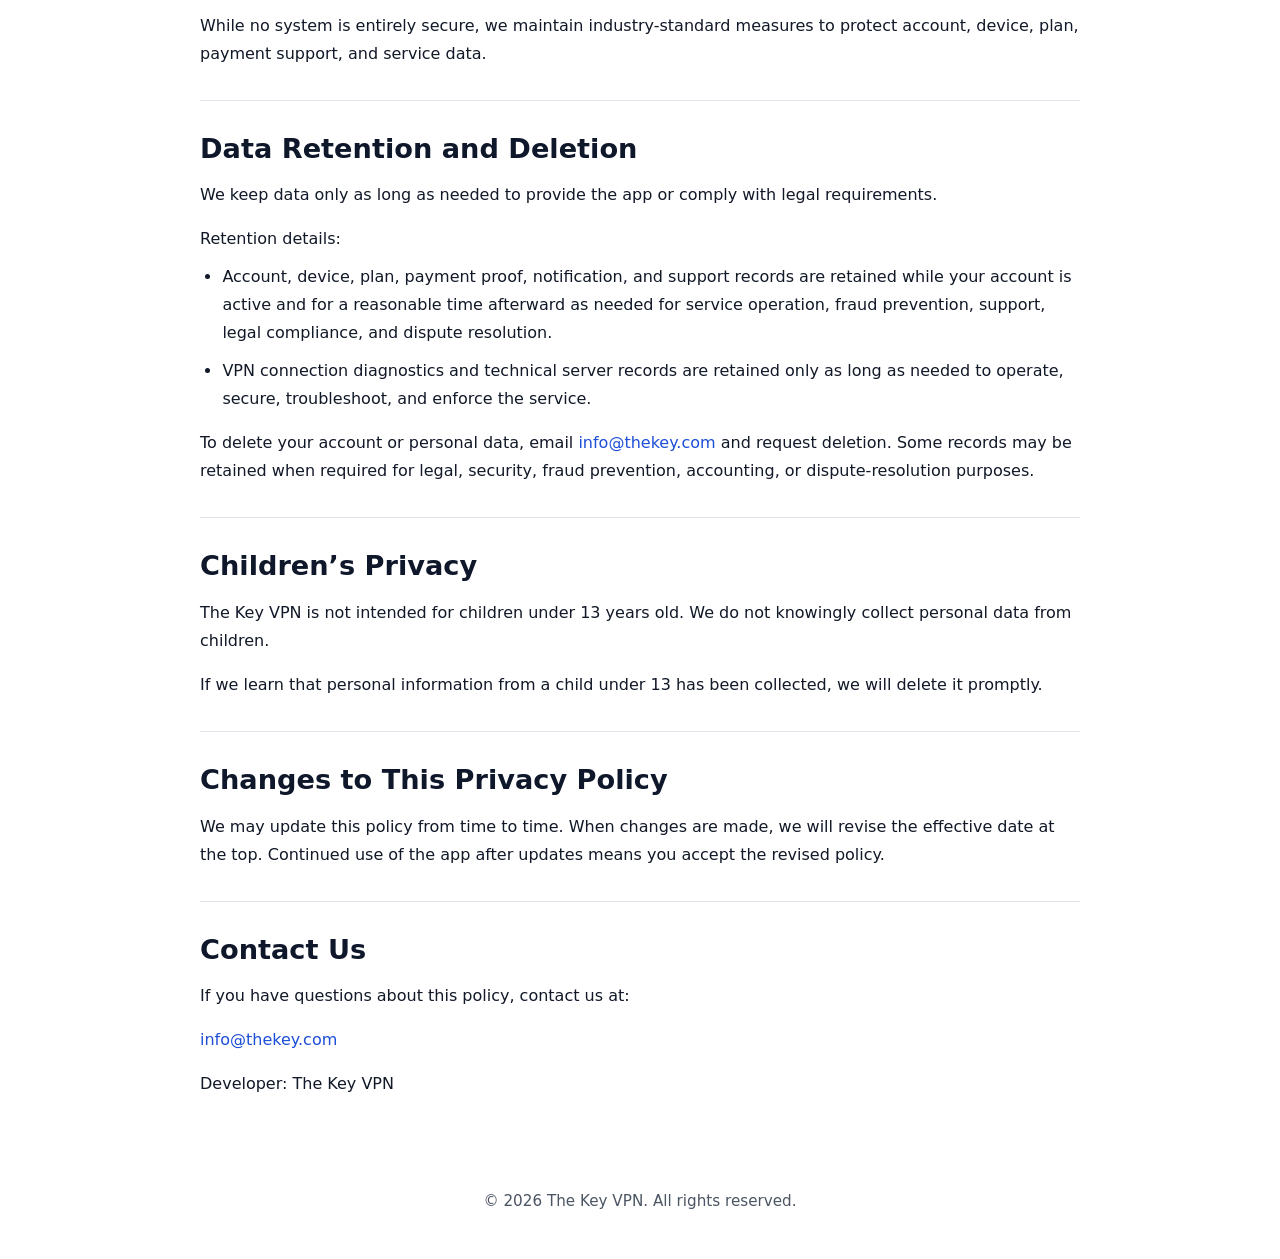
==== commit 81d7f617: "update policy" ====
--- a/index.html
+++ b/index.html
@@ -4,7 +4,7 @@
 <head>
   <meta charset="UTF-8">
   <meta name="viewport" content="width=device-width, initial-scale=1.0">
-  <title>Privacy Policy</title>
+  <title>Privacy Policy | The Key VPN</title>
   <link rel="stylesheet" href="style.css">
 </head>
 
@@ -18,38 +18,68 @@
       </nav>
       <header class="policy-header">
         <p class="eyebrow">Privacy Policy</p>
-        <h1>Privacy Policy for TheKey</h1>
-        <p class="lead">This privacy policy explains how Service Provider collects, uses, shares, and protects personal
-          data for the mobile app.</p>
-        <p class="updated">Last updated: 2026-05-18</p>
+        <h1>Privacy Policy for The Key VPN</h1>
+        <p class="lead">This privacy policy explains how The Key VPN collects, uses, shares, and protects information
+          when you use the mobile app and VPN service.</p>
+        <p class="updated">Last updated: 2026-06-03</p>
       </header>
 
       <section>
         <h2>Information We Collect</h2>
-        <p>We collect only the data needed to provide and improve TheKey. This may include:</p>
+        <p>We collect only the data needed to provide, secure, support, and improve The Key VPN. This may include:</p>
         <ul>
-          <li>IP address, app navigation events, time and date of use, and usage duration.</li>
-          <li>Device information such as operating system, app version, and device identifiers.</li>
-          <li>App usage details and anonymous analytics.</li>
+          <li>Account information, such as your user ID, email address, display name, and authentication provider.</li>
+          <li>Device information, such as operating system, app version, platform, generated device installation ID, and
+            device name.</li>
+          <li>VPN service information, such as selected server, connection state, connection timestamps, diagnostics, and
+            technical information needed to route VPN traffic.</li>
+          <li>Plan and payment support information, such as selected plan, payment proof image or file, request status,
+            and related admin review details.</li>
+          <li>Notification information, such as Firebase Cloud Messaging tokens used to send important service updates.
+          </li>
+          <li>App usage, crash, and performance information from the app and third-party services listed below.</li>
         </ul>
       </section>
 
       <section>
+        <h2>VPN Service and Android VpnService</h2>
+        <p>The Key VPN uses Android VpnService to create a secure device-level VPN tunnel when you choose to connect.
+          While connected, internet traffic from apps on your device is routed through the selected VPN server so the VPN
+          service can provide privacy, security, and connectivity functionality.</p>
+        <p>The VPN tunnel uses Outline-compatible encrypted transport between your device and the VPN endpoint. We do not
+          use VpnService to redirect ads, manipulate traffic for advertising or monetization, sell traffic data, or
+          collect personal and sensitive data for purposes unrelated to providing the VPN service.</p>
+        <p>The app does not use VpnService to collect or store your browsing history. VPN servers may process technical
+          network information transiently as needed to route your traffic and maintain the service. Any server-side logs,
+          diagnostics, or security records are used only to operate, secure, troubleshoot, and enforce the service.</p>
+      </section>
+
+      <section>
         <h2>How We Use Information</h2>
-        <p>Your information is used to operate the app, improve performance, and deliver a better user experience.</p>
+        <p>Your information is used to operate the app, provide the VPN service, improve performance, and deliver a
+          better user experience.</p>
         <ul>
-          <li>Provide app features and support.</li>
-          <li>Analyze usage patterns and fix issues.</li>
-          <li>Send important updates and respond to requests.</li>
+          <li>Authenticate users and manage account access.</li>
+          <li>Register and validate devices for service access.</li>
+          <li>Provide VPN connections, show connection status, and troubleshoot connection issues.</li>
+          <li>Process plan requests, payment proof, approvals, rejections, and support requests.</li>
+          <li>Send important service notifications and respond to user requests.</li>
+          <li>Analyze app performance, detect abuse, fix bugs, and protect the service.</li>
         </ul>
       </section>
 
       <section>
         <h2>App Permissions</h2>
-        <p>TheKey may request permissions only when they are needed for core functionality.</p>
+        <p>The Key VPN requests permissions only when they are needed for core functionality.</p>
         <p>Permissions used in this app include:</p>
         <ul>
-          <li>Standard permissions required for app operation, such as network access and device information.</li>
+          <li>Network access permissions used to connect to the internet and VPN servers.</li>
+          <li>Android VpnService permission used to create the VPN tunnel after you grant VPN consent through Android.
+          </li>
+          <li>Foreground service permission used to keep the VPN connection active and show VPN status while connected.
+          </li>
+          <li>Notification permission used to show VPN status and send important account or service updates.</li>
+          <li>Device information access used to identify and validate devices for your account.</li>
         </ul>
       </section>
 
@@ -59,6 +89,11 @@
         <p>Examples include:</p>
         <ul>
           <li>Google Play Services</li>
+          <li>Firebase Authentication</li>
+          <li>Cloud Firestore</li>
+          <li>Cloud Functions for Firebase</li>
+          <li>Firebase Cloud Messaging</li>
+          <li>Firebase Storage</li>
           <li>Google Analytics for Firebase</li>
           <li>Firebase Crashlytics</li>
         </ul>
@@ -67,9 +102,10 @@
 
       <section>
         <h2>Data Sharing</h2>
-        <p>We do not sell your personal data. Data may be shared only when necessary:</p>
+        <p>We do not sell your personal data or VPN traffic data. Data may be shared only when necessary:</p>
         <ul>
-          <li>With service providers who support app operation.</li>
+          <li>With service providers who support app operation, authentication, hosting, analytics, crash reporting,
+            notifications, payment review, and VPN service delivery.</li>
           <li>To comply with legal requirements.</li>
           <li>To protect rights, safety, or property.</li>
         </ul>
@@ -77,8 +113,10 @@
 
       <section>
         <h2>Data Security</h2>
-        <p>We use reasonable safeguards to protect information from unauthorized access or disclosure.</p>
-        <p>While no system is entirely secure, we maintain industry-standard measures to keep your data safe.</p>
+        <p>We use reasonable safeguards to protect information from unauthorized access or disclosure. VPN traffic is
+          encrypted from your device to the VPN tunnel endpoint.</p>
+        <p>While no system is entirely secure, we maintain industry-standard measures to protect account, device, plan,
+          payment support, and service data.</p>
       </section>
 
       <section>
@@ -86,15 +124,20 @@
         <p>We keep data only as long as needed to provide the app or comply with legal requirements.</p>
         <p>Retention details:</p>
         <ul>
-          <li>We retain collected information as long as you use the app and for a reasonable time afterward.</li>
+          <li>Account, device, plan, payment proof, notification, and support records are retained while your account is
+            active and for a reasonable time afterward as needed for service operation, fraud prevention, support, legal
+            compliance, and dispute resolution.</li>
+          <li>VPN connection diagnostics and technical server records are retained only as long as needed to operate,
+            secure, troubleshoot, and enforce the service.</li>
         </ul>
-        <p>To delete your account or personal data, follow this process: Email info@thekey.com to request deletion of
-          your personal data.</p>
+        <p>To delete your account or personal data, email <a href="mailto:info@thekey.com">info@thekey.com</a> and
+          request deletion. Some records may be retained when required for legal, security, fraud prevention, accounting,
+          or dispute-resolution purposes.</p>
       </section>
 
       <section>
         <h2>Children’s Privacy</h2>
-        <p>'The Key' is not intended for children under 13 years old. We do not knowingly collect personal data from
+        <p>The Key VPN is not intended for children under 13 years old. We do not knowingly collect personal data from
           children.</p>
         <p>If we learn that personal information from a child under 13 has been collected, we will delete it promptly.
         </p>
@@ -111,14 +154,14 @@
         <h2>Contact Us</h2>
         <p>If you have questions about this policy, contact us at:</p>
         <p><a href="mailto:info@thekey.com">info@thekey.com</a></p>
-        <p>Developer: Service Provider</p>
+        <p>Developer: The Key VPN</p>
       </section>
     </article>
   </main>
 
   <footer class="site-footer">
-    <p>© 2026 Service Provider. All rights reserved.</p>
+    <p>© 2026 The Key VPN. All rights reserved.</p>
   </footer>
 </body>
 
-</html>+</html>
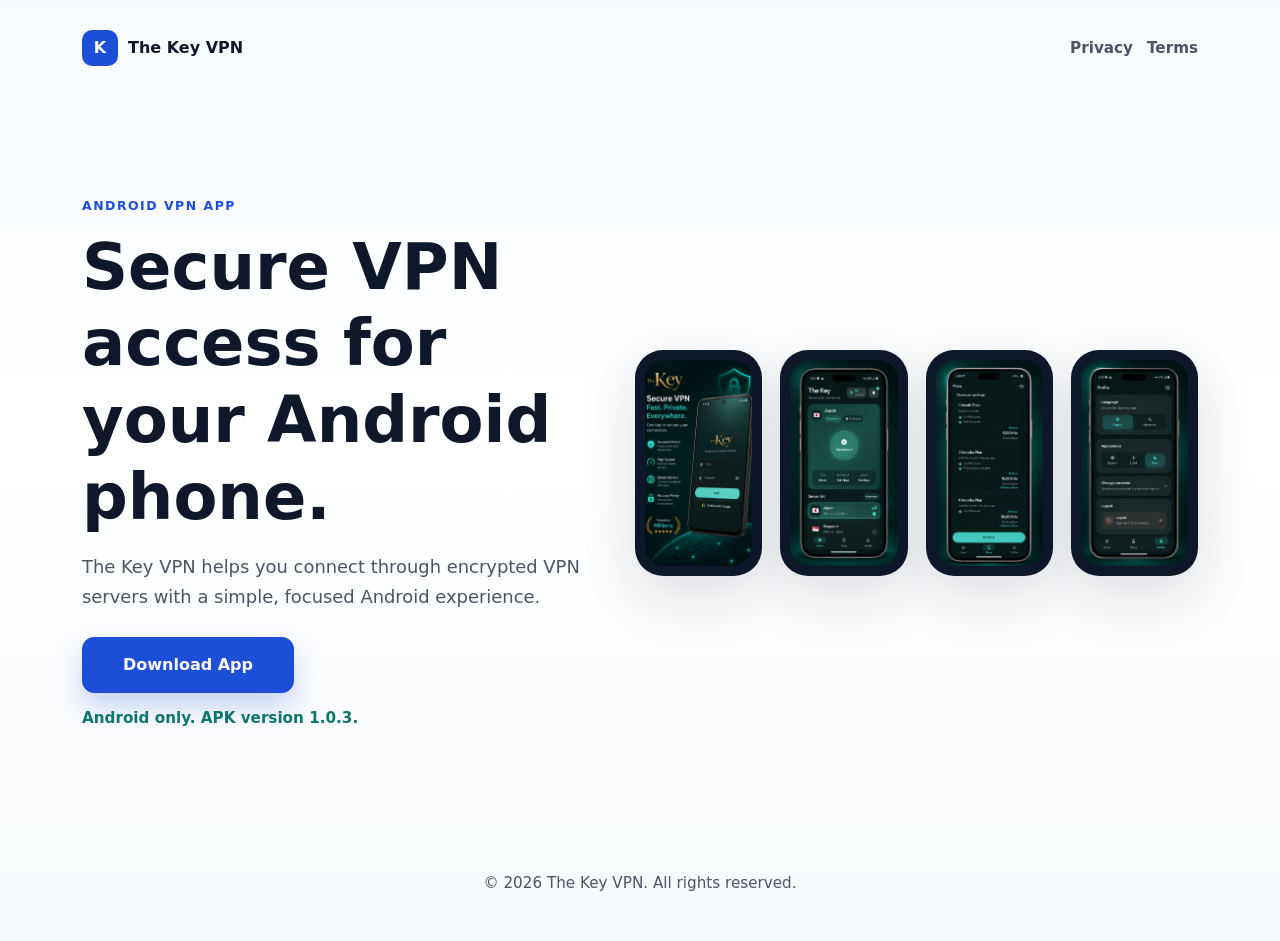
==== commit 4feed070: "changed to lading page" ====
--- a/index.html
+++ b/index.html
@@ -4,162 +4,56 @@
 <head>
   <meta charset="UTF-8">
   <meta name="viewport" content="width=device-width, initial-scale=1.0">
-  <title>Privacy Policy | The Key VPN</title>
+  <title>The Key VPN | Android App Download</title>
+  <meta name="description"
+    content="Download The Key VPN for Android and connect to a fast, private VPN service from your phone.">
   <link rel="stylesheet" href="style.css">
 </head>
 
-<body>
-  <main class="page">
-    <article class="policy">
-      <nav class="page-nav">
-        <a href="terms.html">Terms & Conditions</a>
-        <span>·</span>
-        <a href="index.html">Privacy Policy</a>
-      </nav>
-      <header class="policy-header">
-        <p class="eyebrow">Privacy Policy</p>
-        <h1>Privacy Policy for The Key VPN</h1>
-        <p class="lead">This privacy policy explains how The Key VPN collects, uses, shares, and protects information
-          when you use the mobile app and VPN service.</p>
-        <p class="updated">Last updated: 2026-06-03</p>
-      </header>
+<body class="landing-body">
+  <header class="landing-nav" aria-label="Main navigation">
+    <a class="brand" href="index.html" aria-label="The Key VPN home">
+      <span class="brand-mark">K</span>
+      <span>The Key VPN</span>
+    </a>
+    <nav class="nav-links">
+      <a href="privacy.html">Privacy</a>
+      <a href="terms.html">Terms</a>
+    </nav>
+  </header>
 
-      <section>
-        <h2>Information We Collect</h2>
-        <p>We collect only the data needed to provide, secure, support, and improve The Key VPN. This may include:</p>
-        <ul>
-          <li>Account information, such as your user ID, email address, display name, and authentication provider.</li>
-          <li>Device information, such as operating system, app version, platform, generated device installation ID, and
-            device name.</li>
-          <li>VPN service information, such as selected server, connection state, connection timestamps, diagnostics, and
-            technical information needed to route VPN traffic.</li>
-          <li>Plan and payment support information, such as selected plan, payment proof image or file, request status,
-            and related admin review details.</li>
-          <li>Notification information, such as Firebase Cloud Messaging tokens used to send important service updates.
-          </li>
-          <li>App usage, crash, and performance information from the app and third-party services listed below.</li>
-        </ul>
-      </section>
+  <main>
+    <section class="hero" aria-labelledby="hero-title">
+      <div class="hero-content">
+        <p class="eyebrow">Android VPN App</p>
+        <h1 id="hero-title">Secure VPN access for your Android phone.</h1>
+        <p class="hero-copy">The Key VPN helps you connect through encrypted VPN servers with a simple, focused Android
+          experience.</p>
+        <a class="download-button" href="the-key-v1.0.3.apk" download="TheKeyVPN.apk"
+          aria-label="Download The Key VPN APK for Android">
+          Download App
+        </a>
+        <p class="download-note">Android only. APK version 1.0.3.</p>
+      </div>
 
-      <section>
-        <h2>VPN Service and Android VpnService</h2>
-        <p>The Key VPN uses Android VpnService to create a secure device-level VPN tunnel when you choose to connect.
-          While connected, internet traffic from apps on your device is routed through the selected VPN server so the VPN
-          service can provide privacy, security, and connectivity functionality.</p>
-        <p>The VPN tunnel uses Outline-compatible encrypted transport between your device and the VPN endpoint. We do not
-          use VpnService to redirect ads, manipulate traffic for advertising or monetization, sell traffic data, or
-          collect personal and sensitive data for purposes unrelated to providing the VPN service.</p>
-        <p>The app does not use VpnService to collect or store your browsing history. VPN servers may process technical
-          network information transiently as needed to route your traffic and maintain the service. Any server-side logs,
-          diagnostics, or security records are used only to operate, secure, troubleshoot, and enforce the service.</p>
-      </section>
-
-      <section>
-        <h2>How We Use Information</h2>
-        <p>Your information is used to operate the app, provide the VPN service, improve performance, and deliver a
-          better user experience.</p>
-        <ul>
-          <li>Authenticate users and manage account access.</li>
-          <li>Register and validate devices for service access.</li>
-          <li>Provide VPN connections, show connection status, and troubleshoot connection issues.</li>
-          <li>Process plan requests, payment proof, approvals, rejections, and support requests.</li>
-          <li>Send important service notifications and respond to user requests.</li>
-          <li>Analyze app performance, detect abuse, fix bugs, and protect the service.</li>
-        </ul>
-      </section>
-
-      <section>
-        <h2>App Permissions</h2>
-        <p>The Key VPN requests permissions only when they are needed for core functionality.</p>
-        <p>Permissions used in this app include:</p>
-        <ul>
-          <li>Network access permissions used to connect to the internet and VPN servers.</li>
-          <li>Android VpnService permission used to create the VPN tunnel after you grant VPN consent through Android.
-          </li>
-          <li>Foreground service permission used to keep the VPN connection active and show VPN status while connected.
-          </li>
-          <li>Notification permission used to show VPN status and send important account or service updates.</li>
-          <li>Device information access used to identify and validate devices for your account.</li>
-        </ul>
-      </section>
-
-      <section>
-        <h2>Third-Party Services</h2>
-        <p>We may use third-party services to help deliver the app and analyze performance.</p>
-        <p>Examples include:</p>
-        <ul>
-          <li>Google Play Services</li>
-          <li>Firebase Authentication</li>
-          <li>Cloud Firestore</li>
-          <li>Cloud Functions for Firebase</li>
-          <li>Firebase Cloud Messaging</li>
-          <li>Firebase Storage</li>
-          <li>Google Analytics for Firebase</li>
-          <li>Firebase Crashlytics</li>
-        </ul>
-        <p>These services have their own privacy policies and may collect data independently.</p>
-      </section>
-
-      <section>
-        <h2>Data Sharing</h2>
-        <p>We do not sell your personal data or VPN traffic data. Data may be shared only when necessary:</p>
-        <ul>
-          <li>With service providers who support app operation, authentication, hosting, analytics, crash reporting,
-            notifications, payment review, and VPN service delivery.</li>
-          <li>To comply with legal requirements.</li>
-          <li>To protect rights, safety, or property.</li>
-        </ul>
-      </section>
-
-      <section>
-        <h2>Data Security</h2>
-        <p>We use reasonable safeguards to protect information from unauthorized access or disclosure. VPN traffic is
-          encrypted from your device to the VPN tunnel endpoint.</p>
-        <p>While no system is entirely secure, we maintain industry-standard measures to protect account, device, plan,
-          payment support, and service data.</p>
-      </section>
-
-      <section>
-        <h2>Data Retention and Deletion</h2>
-        <p>We keep data only as long as needed to provide the app or comply with legal requirements.</p>
-        <p>Retention details:</p>
-        <ul>
-          <li>Account, device, plan, payment proof, notification, and support records are retained while your account is
-            active and for a reasonable time afterward as needed for service operation, fraud prevention, support, legal
-            compliance, and dispute resolution.</li>
-          <li>VPN connection diagnostics and technical server records are retained only as long as needed to operate,
-            secure, troubleshoot, and enforce the service.</li>
-        </ul>
-        <p>To delete your account or personal data, email <a href="mailto:info@thekey.com">info@thekey.com</a> and
-          request deletion. Some records may be retained when required for legal, security, fraud prevention, accounting,
-          or dispute-resolution purposes.</p>
-      </section>
-
-      <section>
-        <h2>Children’s Privacy</h2>
-        <p>The Key VPN is not intended for children under 13 years old. We do not knowingly collect personal data from
-          children.</p>
-        <p>If we learn that personal information from a child under 13 has been collected, we will delete it promptly.
-        </p>
-      </section>
-
-      <section>
-        <h2>Changes to This Privacy Policy</h2>
-        <p>We may update this policy from time to time. When changes are made, we will revise the effective date at the
-          top.
-          Continued use of the app after updates means you accept the revised policy.</p>
-      </section>
-
-      <section>
-        <h2>Contact Us</h2>
-        <p>If you have questions about this policy, contact us at:</p>
-        <p><a href="mailto:info@thekey.com">info@thekey.com</a></p>
-        <p>Developer: The Key VPN</p>
-      </section>
-    </article>
+      <div class="screenshot-showcase" aria-label="The Key VPN app screenshots">
+        <figure class="phone-frame primary-phone">
+          <img src="example/ss1.png" alt="The Key VPN connection screen" width="941" height="1672">
+        </figure>
+        <figure class="phone-frame">
+          <img src="example/ss2.png" alt="The Key VPN server selection screen" width="941" height="1672">
+        </figure>
+        <figure class="phone-frame">
+          <img src="example/ss3.png" alt="The Key VPN plan screen" width="941" height="1672">
+        </figure>
+        <figure class="phone-frame">
+          <img src="example/ss4.png" alt="The Key VPN account settings screen" width="941" height="1672">
+        </figure>
+      </div>
+    </section>
   </main>
 
-  <footer class="site-footer">
+  <footer class="site-footer landing-footer">
     <p>© 2026 The Key VPN. All rights reserved.</p>
   </footer>
 </body>
--- a/style.css
+++ b/style.css
@@ -2,12 +2,16 @@
   color-scheme: light;
   --background: #ffffff;
   --surface: #f8fbff;
+  --surface-strong: #eef6ff;
   --text: #111827;
   --muted: #4b5563;
   --heading: #0f172a;
   --border: #dfe3ea;
   --accent: #1d4ed8;
+  --accent-dark: #173ea5;
   --accent-soft: #e0efff;
+  --success: #0f766e;
+  --shadow: 0 18px 55px rgba(15, 23, 42, 0.14);
 }
 
 * {
@@ -26,6 +30,11 @@
   line-height: 1.75;
 }
 
+img {
+  display: block;
+  max-width: 100%;
+}
+
 a {
   color: var(--accent);
   text-decoration: none;
@@ -34,6 +43,188 @@
 a:hover,
 a:focus {
   text-decoration: underline;
+}
+
+.landing-body {
+  min-height: 100vh;
+  background:
+    linear-gradient(180deg, #f6fbff 0%, #ffffff 46%, #f7fafc 100%);
+}
+
+.landing-nav {
+  display: flex;
+  align-items: center;
+  justify-content: space-between;
+  gap: 18px;
+  width: min(100%, 1180px);
+  margin: 0 auto;
+  padding: 18px 18px 6px;
+}
+
+.brand {
+  display: inline-flex;
+  align-items: center;
+  gap: 10px;
+  min-width: 0;
+  color: var(--heading);
+  font-size: 1rem;
+  font-weight: 800;
+}
+
+.brand:hover,
+.brand:focus {
+  text-decoration: none;
+}
+
+.brand-mark {
+  display: inline-grid;
+  flex: 0 0 auto;
+  width: 36px;
+  height: 36px;
+  place-items: center;
+  color: #ffffff;
+  background: var(--accent);
+  border-radius: 10px;
+  font-weight: 900;
+  line-height: 1;
+}
+
+.nav-links {
+  display: flex;
+  align-items: center;
+  gap: 14px;
+  color: var(--muted);
+  font-size: 0.95rem;
+  font-weight: 700;
+}
+
+.nav-links a {
+  color: var(--muted);
+}
+
+.hero {
+  width: min(100%, 1180px);
+  margin: 0 auto;
+  padding: 34px 18px 26px;
+}
+
+.hero-content {
+  max-width: 620px;
+}
+
+.eyebrow {
+  margin: 0 0 12px;
+  color: var(--accent);
+  font-size: 0.78rem;
+  font-weight: 800;
+  letter-spacing: 0.12em;
+  text-transform: uppercase;
+}
+
+h1,
+h2 {
+  color: var(--heading);
+  line-height: 1.2;
+}
+
+h1 {
+  margin: 0;
+  font-size: 2.45rem;
+  font-weight: 900;
+}
+
+h2 {
+  margin: 0 0 16px;
+  font-size: clamp(1.2rem, 2.2vw, 1.7rem);
+  font-weight: 800;
+}
+
+p {
+  margin: 0;
+}
+
+p+p,
+ul+p,
+section>p {
+  margin-top: 16px;
+}
+
+.hero-copy {
+  max-width: 34rem;
+  margin-top: 16px;
+  color: var(--muted);
+  font-size: 1.04rem;
+  line-height: 1.7;
+}
+
+.download-button {
+  display: inline-flex;
+  align-items: center;
+  justify-content: center;
+  width: 100%;
+  min-height: 56px;
+  margin-top: 24px;
+  padding: 15px 22px;
+  color: #ffffff;
+  background: var(--accent);
+  border: 1px solid var(--accent);
+  border-radius: 12px;
+  box-shadow: 0 14px 28px rgba(29, 78, 216, 0.24);
+  font-size: 1rem;
+  font-weight: 900;
+  line-height: 1.1;
+  text-align: center;
+}
+
+.download-button:hover,
+.download-button:focus {
+  background: var(--accent-dark);
+  text-decoration: none;
+}
+
+.download-note {
+  margin-top: 12px;
+  color: var(--success);
+  font-size: 0.95rem;
+  font-weight: 800;
+}
+
+.screenshot-showcase {
+  display: grid;
+  grid-auto-flow: column;
+  grid-auto-columns: minmax(208px, 70vw);
+  gap: 16px;
+  margin: 34px -18px 0;
+  padding: 6px 18px 20px;
+  overflow-x: auto;
+  overscroll-behavior-x: contain;
+  scroll-snap-type: x mandatory;
+  scrollbar-width: thin;
+}
+
+.phone-frame {
+  aspect-ratio: 941 / 1672;
+  width: 100%;
+  min-width: 0;
+  margin: 0;
+  padding: 9px;
+  overflow: hidden;
+  background: #0f172a;
+  border: 1px solid rgba(15, 23, 42, 0.15);
+  border-radius: 28px;
+  box-shadow: var(--shadow);
+  scroll-snap-align: center;
+}
+
+.phone-frame img {
+  width: 100%;
+  height: 100%;
+  object-fit: cover;
+  border-radius: 20px;
+}
+
+.landing-footer {
+  width: min(100%, 1180px);
 }
 
 .page {
@@ -71,43 +262,6 @@
   background: var(--surface);
   border: 1px solid var(--border);
   border-radius: 18px;
-}
-
-.eyebrow {
-  margin: 0 0 14px;
-  color: var(--accent);
-  font-size: 0.82rem;
-  font-weight: 700;
-  letter-spacing: 0.12em;
-  text-transform: uppercase;
-}
-
-h1,
-h2 {
-  color: var(--heading);
-  line-height: 1.2;
-}
-
-h1 {
-  margin: 0;
-  font-size: clamp(2.2rem, 4vw, 3rem);
-  font-weight: 800;
-}
-
-h2 {
-  margin: 0 0 16px;
-  font-size: clamp(1.2rem, 2.2vw, 1.7rem);
-  font-weight: 700;
-}
-
-p {
-  margin: 0;
-}
-
-p+p,
-ul+p,
-section>p {
-  margin-top: 16px;
 }
 
 .lead {
@@ -126,7 +280,7 @@
   background: var(--accent-soft);
   border-radius: 999px;
   font-size: 0.92rem;
-  font-weight: 700;
+  font-weight: 800;
 }
 
 ul {
@@ -143,6 +297,7 @@
   border-top: 1px solid var(--border);
 }
 
+.hero,
 section:first-of-type {
   border-top: 0;
 }
@@ -156,6 +311,76 @@
   text-align: center;
 }
 
+@media (min-width: 520px) {
+  .landing-nav {
+    padding: 24px 24px 10px;
+  }
+
+  .hero {
+    padding: 42px 24px 34px;
+  }
+
+  .download-button {
+    width: auto;
+    min-width: 212px;
+  }
+
+  .screenshot-showcase {
+    grid-auto-columns: minmax(220px, 38vw);
+    margin-right: -24px;
+    margin-left: -24px;
+    padding-right: 24px;
+    padding-left: 24px;
+  }
+}
+
+@media (min-width: 860px) {
+  .landing-nav {
+    padding: 30px 32px 10px;
+  }
+
+  .hero {
+    display: grid;
+    grid-template-columns: minmax(0, 0.95fr) minmax(0, 1.05fr);
+    align-items: center;
+    gap: 44px;
+    min-height: calc(100vh - 132px);
+    padding: 44px 32px 38px;
+  }
+
+  h1 {
+    font-size: 4rem;
+  }
+
+  .hero-copy {
+    font-size: 1.12rem;
+  }
+
+  .screenshot-showcase {
+    grid-auto-flow: row;
+    grid-template-columns: repeat(2, minmax(0, 1fr));
+    gap: 18px;
+    margin: 0;
+    padding: 0;
+    overflow: visible;
+    scroll-snap-type: none;
+  }
+
+  .primary-phone {
+    transform: translateY(28px);
+  }
+}
+
+@media (min-width: 1160px) {
+  .screenshot-showcase {
+    grid-template-columns: repeat(4, minmax(0, 1fr));
+  }
+
+  .primary-phone {
+    transform: none;
+  }
+}
+
 @media (max-width: 720px) {
   .page {
     padding: 28px 18px 24px;
@@ -166,10 +391,6 @@
     margin-bottom: 26px;
   }
 
-  h1 {
-    font-size: 2.4rem;
-  }
-
   .lead {
     font-size: 1rem;
   }
@@ -184,20 +405,33 @@
 }
 
 @media (max-width: 480px) {
+  .landing-nav {
+    align-items: flex-start;
+  }
+
+  .brand {
+    font-size: 0.96rem;
+  }
+
+  .nav-links {
+    gap: 10px;
+    font-size: 0.9rem;
+  }
+
+  h1 {
+    font-size: 2.08rem;
+  }
+
   .page {
     padding: 20px 16px 20px;
   }
 
   .policy-header {
     padding: 20px;
-  }
-
-  h1 {
-    font-size: 2rem;
   }
 
   .updated {
     display: inline-block;
     width: fit-content;
   }
-}+}
